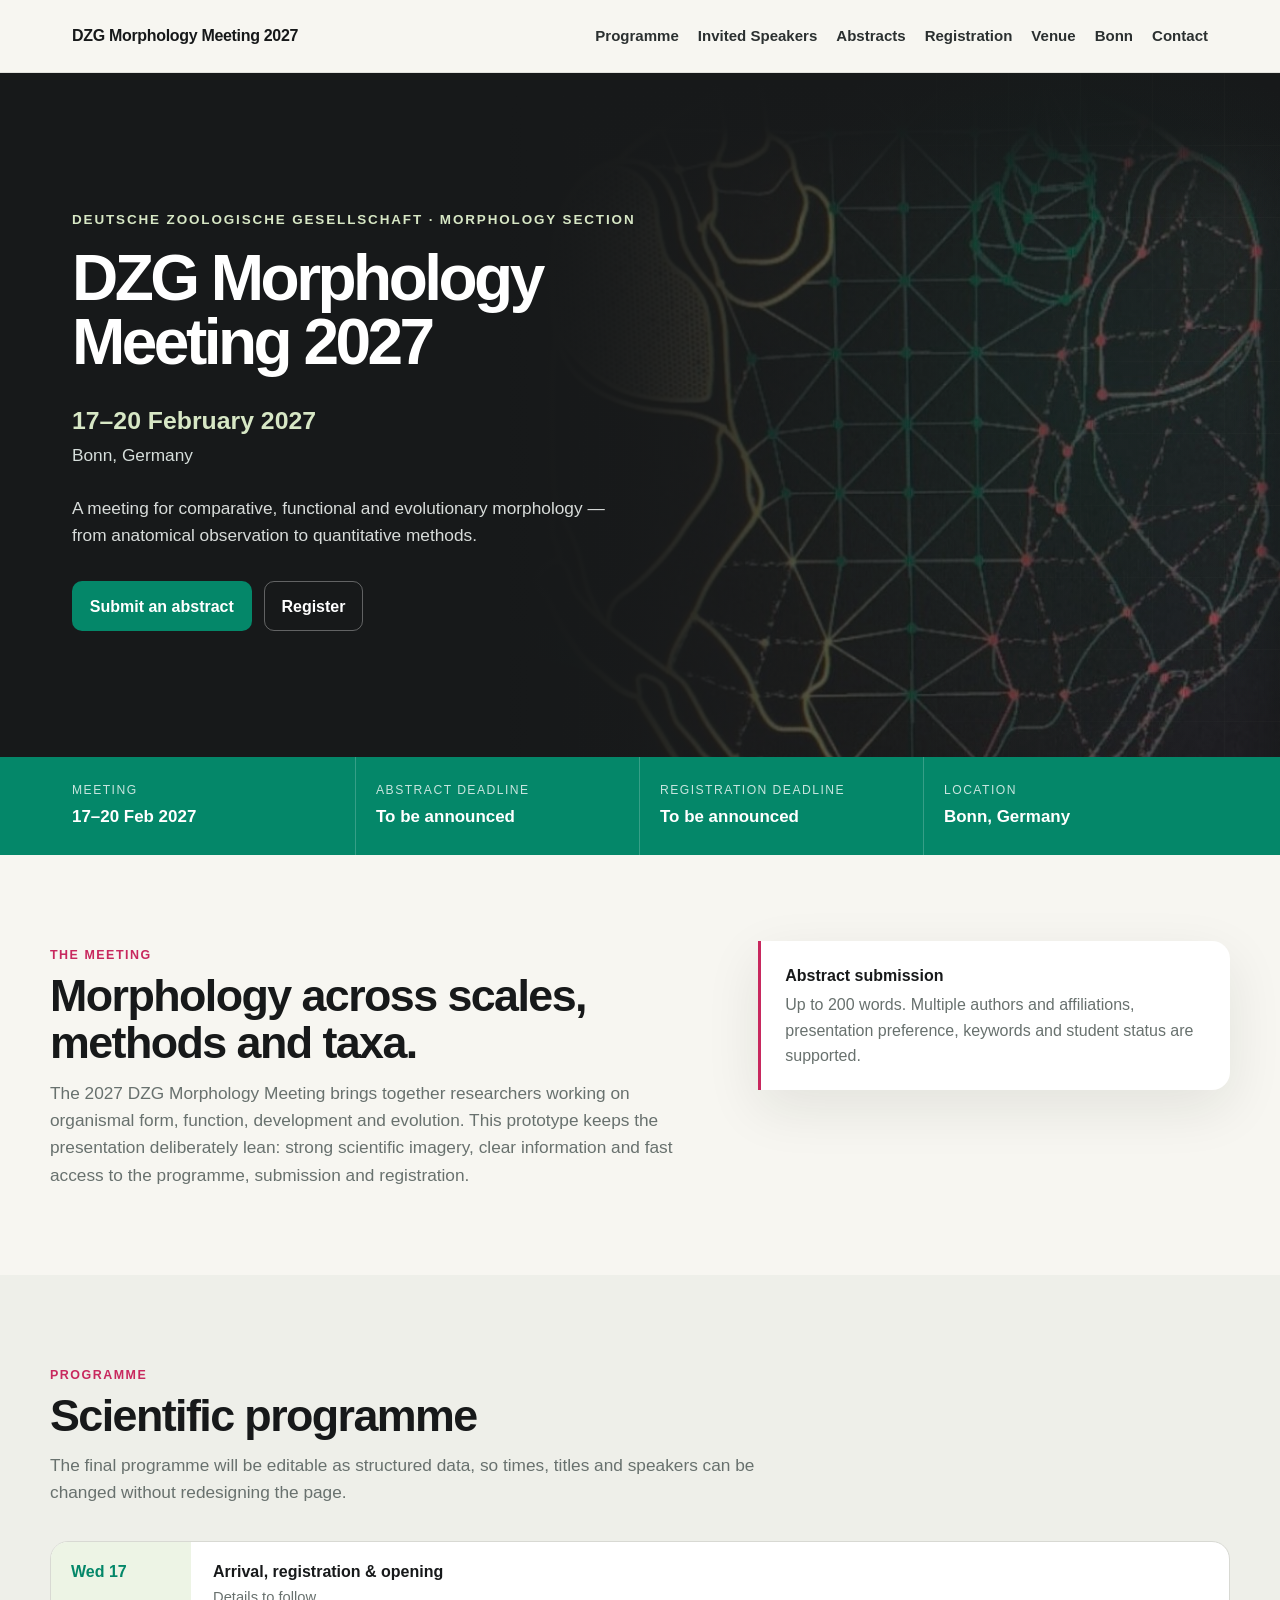
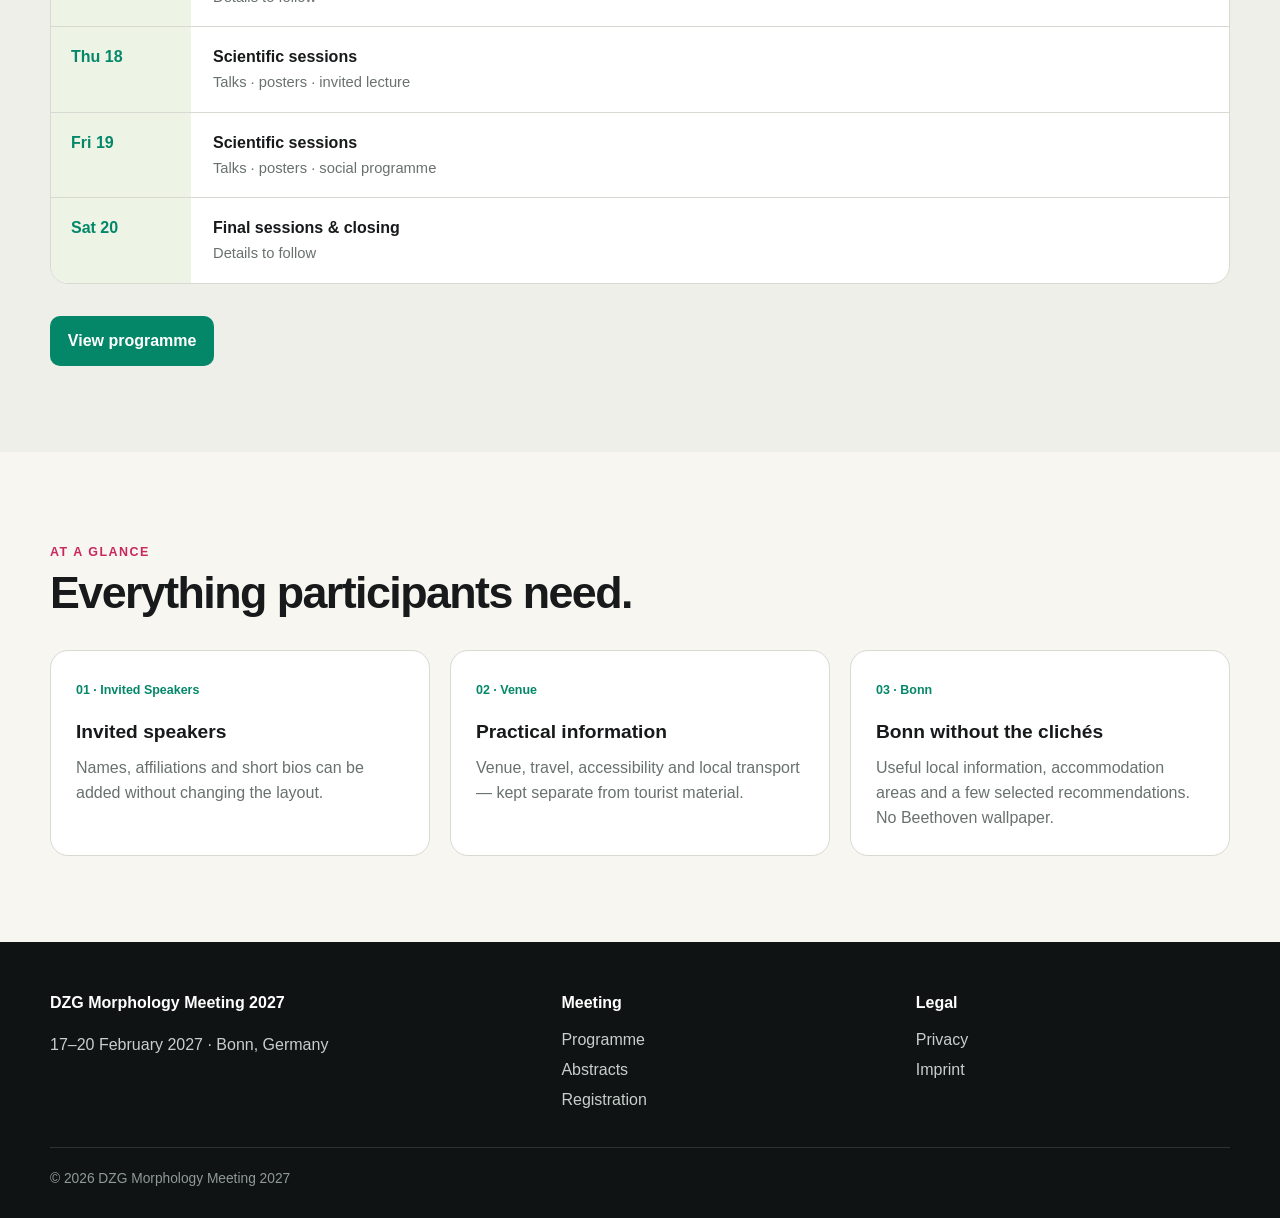
==== index.html @ 1f40ce39 "initial commit" ====
<!doctype html>
<html lang="en">
<head>
  <meta charset="utf-8">
  <meta name="viewport" content="width=device-width, initial-scale=1">
  <meta name="description" content="DZG Morphology Meeting 2027 in Bonn, 17–20 February 2027.">
  <title>DZG Morphology Meeting 2027 · Bonn</title>
  <link rel="stylesheet" href="assets/site.css">
</head>
<body>
<a class="skip-link" href="#main">Skip to content</a>
<header class="site-header">
  <div class="nav-wrap">
    <a class="brand" href="index.html"><span class="brand-long">DZG Morphology Meeting 2027</span><span class="brand-short">DZG 2027</span></a>
    <button class="nav-toggle" type="button" aria-expanded="false" aria-controls="main-nav">Menu</button>
    <nav class="site-nav" id="main-nav" aria-label="Main navigation">
      <ul>
        <li><a href="programme.html">Programme</a></li><li><a href="speakers.html">Invited Speakers</a></li><li><a href="abstracts.html">Abstracts</a></li><li><a href="registration.html">Registration</a></li><li><a href="venue.html">Venue</a></li><li><a href="bonn.html">Bonn</a></li><li><a href="contact.html">Contact</a></li>
      </ul>
    </nav>
  </div>
</header>
<main id="main">
  <section class="hero">
    <img class="hero-image" src="assets/images/hero-head.png" alt="Concept artwork of an insect head transitioning from anatomical drawing to mesh and landmarks">
    <div class="hero-top-mask"></div>
    <div class="hero-inner">
      <div class="hero-copy">
        <p class="eyebrow">Deutsche Zoologische Gesellschaft · Morphology Section</p>
        <h1>DZG Morphology Meeting 2027</h1>
        <p class="hero-date">17–20 February 2027</p>
        <p class="hero-location">Bonn, Germany</p>
        <p class="hero-lead">A meeting for comparative, functional and evolutionary morphology — from anatomical observation to quantitative methods.</p>
        <div class="button-row">
          <a class="button button-primary" href="abstracts.html">Submit an abstract</a>
          <a class="button button-secondary" href="registration.html">Register</a>
        </div>
      </div>
    </div>
  </section>

  <section class="fact-strip" aria-label="Key meeting information">
    <div class="fact-grid">
      <div class="fact"><span class="fact-label">Meeting</span><span class="fact-value">17–20 Feb 2027</span></div>
      <div class="fact"><span class="fact-label">Abstract deadline</span><span class="fact-value">To be announced</span></div>
      <div class="fact"><span class="fact-label">Registration deadline</span><span class="fact-value">To be announced</span></div>
      <div class="fact"><span class="fact-label">Location</span><span class="fact-value">Bonn, Germany</span></div>
    </div>
  </section>

  <section class="section">
    <div class="container two-col">
      <div>
        <span class="section-kicker">The meeting</span>
        <h2 class="section-title">Morphology across scales, methods and taxa.</h2>
        <p class="section-lead">The 2027 DZG Morphology Meeting brings together researchers working on organismal form, function, development and evolution. This prototype keeps the presentation deliberately lean: strong scientific imagery, clear information and fast access to the programme, submission and registration.</p>
      </div>
      <aside class="deadline-panel">
        <strong>Abstract submission</strong>
        <p>Up to 200 words. Multiple authors and affiliations, presentation preference, keywords and student status are supported.</p>
      </aside>
    </div>
  </section>

  <section class="section section-alt">
    <div class="container">
      <span class="section-kicker">Programme</span>
      <h2 class="section-title">Scientific programme</h2>
      <p class="section-lead">The final programme will be editable as structured data, so times, titles and speakers can be changed without redesigning the page.</p>
      <div class="programme-preview" aria-label="Programme preview">
        <div class="programme-row"><div class="programme-time">Wed 17</div><div class="programme-item"><strong>Arrival, registration & opening</strong><span>Details to follow</span></div></div>
        <div class="programme-row"><div class="programme-time">Thu 18</div><div class="programme-item"><strong>Scientific sessions</strong><span>Talks · posters · invited lecture</span></div></div>
        <div class="programme-row"><div class="programme-time">Fri 19</div><div class="programme-item"><strong>Scientific sessions</strong><span>Talks · posters · social programme</span></div></div>
        <div class="programme-row"><div class="programme-time">Sat 20</div><div class="programme-item"><strong>Final sessions & closing</strong><span>Details to follow</span></div></div>
      </div>
      <div class="button-row"><a class="button button-primary" href="programme.html">View programme</a></div>
    </div>
  </section>

  <section class="section">
    <div class="container">
      <span class="section-kicker">At a glance</span>
      <h2 class="section-title">Everything participants need.</h2>
      <div class="cards">
        <article class="card"><span class="tag">01 · Invited Speakers</span><h3>Invited speakers</h3><p>Names, affiliations and short bios can be added without changing the layout.</p></article>
        <article class="card"><span class="tag">02 · Venue</span><h3>Practical information</h3><p>Venue, travel, accessibility and local transport — kept separate from tourist material.</p></article>
        <article class="card"><span class="tag">03 · Bonn</span><h3>Bonn without the clichés</h3><p>Useful local information, accommodation areas and a few selected recommendations. No Beethoven wallpaper.</p></article>
      </div>
    </div>
  </section>
</main>
<footer class="site-footer">
  <div class="footer-grid">
    <div><div class="footer-title">DZG Morphology Meeting 2027</div><p>17–20 February 2027 · Bonn, Germany</p></div>
    <div><div class="footer-title">Meeting</div><ul class="footer-links"><li><a href="programme.html">Programme</a></li><li><a href="abstracts.html">Abstracts</a></li><li><a href="registration.html">Registration</a></li></ul></div>
    <div><div class="footer-title">Legal</div><ul class="footer-links"><li><a href="privacy.html">Privacy</a></li><li><a href="imprint.html">Imprint</a></li></ul></div>
  </div>
  <div class="footer-bottom">© <span data-current-year></span> DZG Morphology Meeting 2027</div>
</footer>
<script src="assets/site.js"></script>
</body>
</html>
---- assets/site.css ----
:root {
  /* ---- Change the meeting palette here ---- */
  --green: #048769;
  --magenta: #c8285e;
  --pale-green: #d7e7c5;
  --cream: #f3dda1;
  --ink: #17191a;
  --ink-soft: #2b3030;
  --paper: #f7f6f1;
  --paper-2: #eeefe9;
  --line: #d8d9d3;
  --white: #ffffff;
  --muted: #68716e;
  --danger: #a61946;

  --content: 1180px;
  --radius: 18px;
  --shadow: 0 18px 55px rgba(17, 28, 25, .09);
  --header-h: 72px;
  --font-sans: Inter, ui-sans-serif, -apple-system, BlinkMacSystemFont, "Segoe UI", Roboto, Helvetica, Arial, sans-serif;
  --font-serif: Georgia, "Times New Roman", serif;
}

* { box-sizing: border-box; }
html { scroll-behavior: smooth; }
body {
  margin: 0;
  background: var(--paper);
  color: var(--ink);
  font-family: var(--font-sans);
  line-height: 1.58;
}
img { max-width: 100%; display: block; }
a { color: var(--green); text-decoration-thickness: .08em; text-underline-offset: .18em; }
a:hover { color: var(--magenta); }
button, input, textarea, select { font: inherit; }

.skip-link {
  position: fixed; left: 12px; top: -100px; z-index: 999;
  padding: .65rem .9rem; background: var(--white); color: var(--ink); border-radius: 8px;
}
.skip-link:focus { top: 12px; }

.site-header {
  position: sticky; top: 0; z-index: 50;
  min-height: var(--header-h);
  background: color-mix(in srgb, var(--paper) 92%, transparent);
  backdrop-filter: blur(14px);
  border-bottom: 1px solid color-mix(in srgb, var(--line) 72%, transparent);
}
.nav-wrap {
  max-width: var(--content); margin: 0 auto; padding: 0 22px;
  min-height: var(--header-h); display: flex; align-items: center; gap: 28px;
}
.brand {
  color: var(--ink); text-decoration: none; font-weight: 760; letter-spacing: -.02em;
  white-space: nowrap;
}
.brand .brand-short { display: none; }
.nav-toggle {
  display: none; margin-left: auto; border: 1px solid var(--line); background: var(--paper); color: var(--ink);
  border-radius: 9px; padding: .5rem .75rem; cursor: pointer;
}
.site-nav { margin-left: auto; }
.site-nav ul { list-style: none; margin: 0; padding: 0; display: flex; align-items: center; gap: 19px; }
.site-nav a { color: var(--ink-soft); text-decoration: none; font-size: .94rem; font-weight: 580; }
.site-nav a:hover, .site-nav a[aria-current="page"] { color: var(--green); }

.hero {
  position: relative; overflow: hidden;
  min-height: calc(84vh - var(--header-h));
  background: var(--ink);
  color: var(--white);
}
.hero::before {
  content: ""; position: absolute; inset: 0;
  background:
    linear-gradient(90deg, rgba(23,25,26,.99) 0%, rgba(23,25,26,.98) 32%, rgba(23,25,26,.72) 55%, rgba(23,25,26,.14) 100%),
    radial-gradient(circle at 83% 48%, rgba(4,135,105,.12), transparent 34%);
  z-index: 2; pointer-events: none;
}
.hero::after {
  content: ""; position: absolute; inset: 0; z-index: 1; pointer-events: none;
  opacity: .23;
  background-image:
    linear-gradient(rgba(215,231,197,.12) 1px, transparent 1px),
    linear-gradient(90deg, rgba(215,231,197,.12) 1px, transparent 1px);
  background-size: 72px 72px;
  mask-image: linear-gradient(90deg, transparent 0%, transparent 52%, black 100%);
}
.hero-image {
  position: absolute; z-index: 0; right: -2.5vw; top: -10%;
  height: 124%; width: min(68vw, 900px); object-fit: cover; object-position: 56% 44%;
  opacity: .9; filter: saturate(.95) contrast(1.04);
  mask-image: linear-gradient(90deg, transparent 0%, rgba(0,0,0,.1) 11%, rgba(0,0,0,.95) 38%, black 100%);
}
.hero-top-mask {
  position: absolute; z-index: 1; right: 0; top: 0; height: 22%; width: 67%;
  background: linear-gradient(180deg, var(--ink) 6%, rgba(23,25,26,.96) 35%, transparent 100%);
  pointer-events: none;
}
.hero-inner {
  max-width: var(--content); min-height: calc(84vh - var(--header-h)); margin: 0 auto; padding: 94px 22px 84px;
  display: flex; align-items: center; position: relative; z-index: 3;
}
.hero-copy { max-width: 650px; }
.eyebrow {
  margin: 0 0 1rem; color: var(--pale-green); font-size: .84rem; font-weight: 760;
  letter-spacing: .14em; text-transform: uppercase;
}
.hero h1 {
  margin: 0; max-width: 720px; font-size: clamp(2.65rem, 5.0vw, 4.9rem); line-height: 1.01;
  letter-spacing: -.055em; font-weight: 760;
}
.hero-date { margin: 1.65rem 0 0; font-size: clamp(1.2rem, 2vw, 1.55rem); font-weight: 640; color: var(--pale-green); }
.hero-location { margin: .12rem 0 0; font-size: 1.08rem; color: #d6dedb; }
.hero-lead { max-width: 560px; margin: 1.55rem 0 0; color: #d8dcda; font-size: 1.08rem; }
.button-row { display: flex; flex-wrap: wrap; gap: 12px; margin-top: 2rem; }
.button {
  display: inline-flex; align-items: center; justify-content: center; gap: .5rem;
  min-height: 46px; padding: .72rem 1.05rem; border-radius: 10px;
  text-decoration: none; font-weight: 700; border: 1px solid transparent; cursor: pointer;
}
.button-primary { background: var(--green); color: var(--white); }
.button-primary:hover { background: #066f59; color: var(--white); }
.button-secondary { background: transparent; color: var(--white); border-color: rgba(255,255,255,.32); }
.button-secondary:hover { border-color: var(--pale-green); color: var(--pale-green); }
.button-magenta { background: var(--magenta); color: var(--white); }
.button-magenta:hover { background: #a91f4d; color: var(--white); }

.fact-strip { background: var(--green); color: var(--white); }
.fact-grid {
  max-width: var(--content); margin: 0 auto; padding: 0 22px;
  display: grid; grid-template-columns: repeat(4, 1fr);
}
.fact { padding: 24px 20px; border-right: 1px solid rgba(255,255,255,.2); }
.fact:first-child { padding-left: 0; }
.fact:last-child { border-right: 0; }
.fact-label { display: block; font-size: .76rem; text-transform: uppercase; letter-spacing: .12em; opacity: .78; }
.fact-value { display: block; margin-top: .25rem; font-size: 1.06rem; font-weight: 760; }

.section { padding: 86px 22px; }
.section.compact { padding-top: 58px; padding-bottom: 58px; }
.section-alt { background: var(--paper-2); }
.container { max-width: var(--content); margin: 0 auto; }
.section-kicker { color: var(--magenta); text-transform: uppercase; letter-spacing: .12em; font-size: .78rem; font-weight: 760; }
.section-title { margin: .35rem 0 .8rem; font-size: clamp(2rem, 3.5vw, 3.3rem); line-height: 1.06; letter-spacing: -.035em; }
.section-lead { max-width: 760px; margin: 0; color: var(--muted); font-size: 1.08rem; }
.two-col { display: grid; grid-template-columns: 1.15fr .85fr; gap: 70px; align-items: start; }

.deadline-panel {
  border-left: 3px solid var(--magenta); background: var(--white); padding: 22px 24px;
  box-shadow: var(--shadow); border-radius: 0 var(--radius) var(--radius) 0;
}
.deadline-panel strong { display: block; }
.deadline-panel p { margin: .25rem 0 0; color: var(--muted); }

.cards { display: grid; grid-template-columns: repeat(3, 1fr); gap: 20px; margin-top: 34px; }
.card {
  background: var(--white); border: 1px solid var(--line); border-radius: var(--radius); padding: 25px;
}
.card h3 { margin: 0 0 .45rem; font-size: 1.2rem; }
.card p { margin: 0; color: var(--muted); }
.card .tag { display: inline-block; margin-bottom: 1rem; font-size: .78rem; font-weight: 760; color: var(--green); }

.speaker-grid { grid-template-columns: repeat(2, minmax(0, 1fr)); max-width: 860px; }
.speaker-card { padding: 0; overflow: hidden; }
.speaker-avatar {
  position: relative; aspect-ratio: 4 / 3; display: grid; place-items: center; overflow: hidden;
  background: color-mix(in srgb, var(--pale-green) 48%, var(--paper));
  border-bottom: 1px solid var(--line); color: var(--muted);
}
.speaker-avatar::before {
  content: ""; position: absolute; width: 68px; height: 68px; border-radius: 50%;
  top: 22%; background: color-mix(in srgb, var(--green) 20%, var(--white));
  border: 2px solid color-mix(in srgb, var(--green) 42%, var(--white));
}
.speaker-avatar::after {
  content: ""; position: absolute; width: 150px; height: 82px; border-radius: 90px 90px 0 0;
  bottom: 0; background: color-mix(in srgb, var(--green) 16%, var(--white));
  border: 2px solid color-mix(in srgb, var(--green) 35%, var(--white)); border-bottom: 0;
}
.speaker-avatar span { position: relative; z-index: 1; align-self: end; margin-bottom: 12px; font-size: .78rem; font-weight: 700; letter-spacing: .08em; text-transform: uppercase; }
.speaker-card-copy { padding: 25px; }

.programme-preview {
  margin-top: 34px; overflow: hidden; border: 1px solid var(--line); border-radius: var(--radius); background: var(--white);
}
.programme-row { display: grid; grid-template-columns: 140px 1fr; border-bottom: 1px solid var(--line); }
.programme-row:last-child { border-bottom: 0; }
.programme-time { padding: 17px 20px; font-weight: 760; color: var(--green); background: color-mix(in srgb, var(--pale-green) 45%, var(--white)); }
.programme-item { padding: 17px 22px; }
.programme-item strong { display: block; }
.programme-item span { color: var(--muted); font-size: .92rem; }
.programme-day + .programme-day { margin-top: 34px; }
.programme-day-title { margin: 0 0 12px; font-size: 1.35rem; }
.programme-session { overflow: hidden; border: 1px solid var(--line); border-radius: var(--radius); background: var(--white); }
.programme-session + .programme-session { margin-top: 16px; }
.programme-session-title { margin: 0; padding: 12px 20px; font-size: .86rem; letter-spacing: .08em; text-transform: uppercase; color: var(--green); background: color-mix(in srgb, var(--pale-green) 45%, var(--white)); border-bottom: 1px solid var(--line); }
.programme-session .programme-row { grid-template-columns: 120px 1fr; }
.programme-empty { padding: 18px 22px; color: var(--muted); }

.page-hero { background: var(--ink); color: var(--white); padding: 72px 22px 66px; }
.page-hero .container { position: relative; }
.page-hero h1 { margin: 0; font-size: clamp(2.7rem, 5vw, 5rem); line-height: 1; letter-spacing: -.05em; }
.page-hero p { max-width: 760px; margin: 1rem 0 0; color: #d3d9d6; font-size: 1.08rem; }

.form-shell { max-width: 860px; }
.form-card {
  margin-top: 28px; padding: 28px; background: var(--white); border: 1px solid var(--line); border-radius: var(--radius);
  box-shadow: var(--shadow);
}
.form-card h2 { margin-top: 0; }
.form-grid { display: grid; grid-template-columns: 1fr 1fr; gap: 18px; }
.form-grid.one { grid-template-columns: 1fr; }
.field { display: flex; flex-direction: column; gap: 7px; }
.field.full { grid-column: 1 / -1; }
label, legend { font-weight: 680; }
.field small, .help { color: var(--muted); font-size: .88rem; }
input[type="text"], input[type="email"], textarea, select {
  width: 100%; border: 1px solid #b9c0bd; border-radius: 9px; background: #fff; color: var(--ink);
  padding: .72rem .8rem; min-height: 44px;
}
textarea { min-height: 160px; resize: vertical; }
input:focus, textarea:focus, select:focus { outline: 3px solid color-mix(in srgb, var(--green) 22%, transparent); border-color: var(--green); }
fieldset { border: 0; padding: 0; margin: 0; }
.choice-row { display: flex; flex-wrap: wrap; gap: 14px 20px; }
.choice { display: inline-flex; gap: .55rem; align-items: flex-start; font-weight: 500; }
.choice input { margin-top: .28rem; }
.counter { text-align: right; color: var(--muted); font-size: .9rem; margin-top: 4px; }
.counter.over { color: var(--danger); font-weight: 760; }
.author-block { border: 1px solid var(--line); border-radius: 13px; padding: 18px; margin-bottom: 14px; background: #fafbf8; }
.author-head { display: flex; align-items: center; justify-content: space-between; gap: 16px; margin-bottom: 13px; }
.author-head strong { font-size: 1rem; }
.remove-author { background: transparent; border: 0; color: var(--magenta); cursor: pointer; font-weight: 700; }
.form-actions { display: flex; align-items: center; gap: 14px; flex-wrap: wrap; margin-top: 26px; }
.status { color: var(--muted); font-size: .92rem; }
.notice { padding: 15px 17px; border-radius: 10px; background: color-mix(in srgb, var(--pale-green) 45%, var(--white)); border-left: 3px solid var(--green); }
.notice.warn { background: #fff5e7; border-left-color: #c27a12; }

.site-footer { background: #101313; color: #c7cfcc; padding: 48px 22px 28px; }
.footer-grid { max-width: var(--content); margin: 0 auto; display: grid; grid-template-columns: 1.2fr .8fr .8fr; gap: 40px; }
.footer-title { color: var(--white); font-weight: 760; }
.footer-links { list-style: none; padding: 0; margin: .7rem 0 0; }
.footer-links li { margin: .3rem 0; }
.footer-links a { color: #c7cfcc; text-decoration: none; }
.footer-links a:hover { color: var(--pale-green); }
.footer-bottom { max-width: var(--content); margin: 30px auto 0; padding-top: 20px; border-top: 1px solid #2c3331; font-size: .86rem; color: #8f9a96; }

.legal-copy { max-width: 820px; }
.legal-copy h2 { margin-top: 2.2rem; }
.placeholder { display: inline-block; background: #fff1ba; color: #5a4300; padding: .05rem .35rem; border-radius: 4px; }

@media (max-width: 900px) {
  .brand .brand-long { display: none; }
  .brand .brand-short { display: inline; }
  .nav-toggle { display: inline-flex; }
  .site-nav { display: none; position: absolute; left: 0; right: 0; top: var(--header-h); background: var(--paper); border-bottom: 1px solid var(--line); padding: 14px 22px 20px; }
  .site-nav.open { display: block; }
  .site-nav ul { align-items: stretch; flex-direction: column; gap: 2px; }
  .site-nav a { display: block; padding: .58rem 0; }
  .hero { min-height: auto; }
  .hero-inner { min-height: 720px; padding-top: 68px; padding-bottom: 60px; align-items: flex-start; }
  .hero-copy { max-width: 630px; }
  .hero-image { width: 92vw; height: 73%; top: 29%; right: -17vw; opacity: .55; object-position: 54% 50%; }
  .hero::before { background: linear-gradient(180deg, rgba(23,25,26,1) 0%, rgba(23,25,26,.98) 46%, rgba(23,25,26,.57) 73%, rgba(23,25,26,.38) 100%); }
  .hero-top-mask { width: 100%; height: 35%; }
  .fact-grid { grid-template-columns: 1fr 1fr; }
  .fact { border-bottom: 1px solid rgba(255,255,255,.18); }
  .fact:nth-child(2) { border-right: 0; }
  .fact:nth-child(3), .fact:nth-child(4) { border-bottom: 0; }
  .fact:nth-child(3) { padding-left: 0; }
  .two-col { grid-template-columns: 1fr; gap: 34px; }
  .cards, .speaker-grid { grid-template-columns: 1fr; }
  .footer-grid { grid-template-columns: 1fr 1fr; }
  .footer-grid > :first-child { grid-column: 1 / -1; }
}

@media (max-width: 600px) {
  .nav-wrap { padding: 0 16px; }
  .section { padding: 64px 16px; }
  .page-hero { padding: 56px 16px 52px; }
  .hero-inner { min-height: 690px; padding: 54px 16px 48px; }
  .hero h1 { font-size: clamp(2.55rem, 11.5vw, 3.9rem); }
  .button-row .button { width: 100%; }
  .fact-grid { padding: 0 16px; grid-template-columns: 1fr; }
  .fact, .fact:first-child, .fact:nth-child(3) { padding: 18px 0; border-right: 0; border-bottom: 1px solid rgba(255,255,255,.18); }
  .fact:last-child { border-bottom: 0; }
  .form-card { padding: 20px 17px; }
  .form-grid { grid-template-columns: 1fr; }
  .field.full { grid-column: auto; }
  .programme-row { grid-template-columns: 98px 1fr; }
  .programme-time { padding: 14px 12px; }
  .programme-item { padding: 14px 15px; }
  .footer-grid { grid-template-columns: 1fr; }
  .footer-grid > :first-child { grid-column: auto; }
}

@media print {
  .site-header, .site-footer, .button-row, .nav-toggle { display: none !important; }
  body { background: #fff; }
  .page-hero { background: #fff; color: #000; padding: 20px 0; }
  .page-hero p { color: #333; }
  .section { padding: 20px 0; }
}
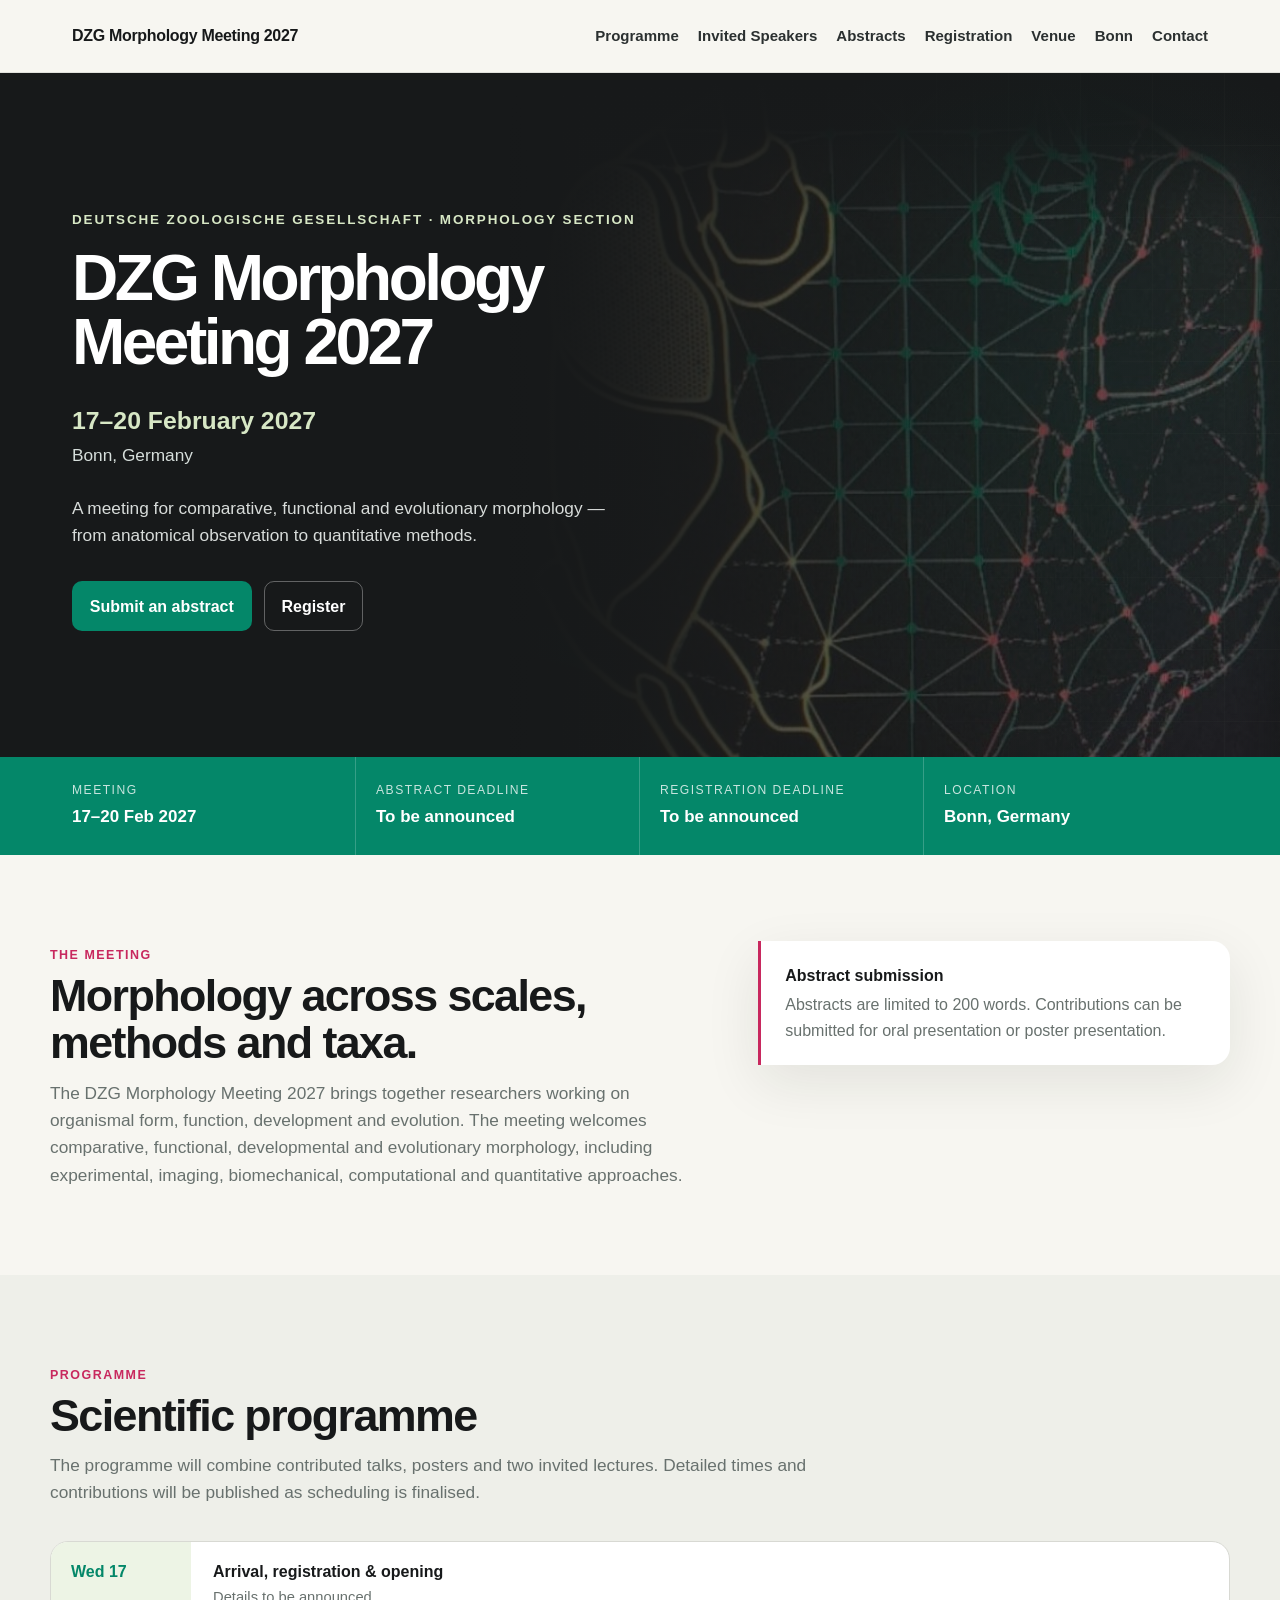
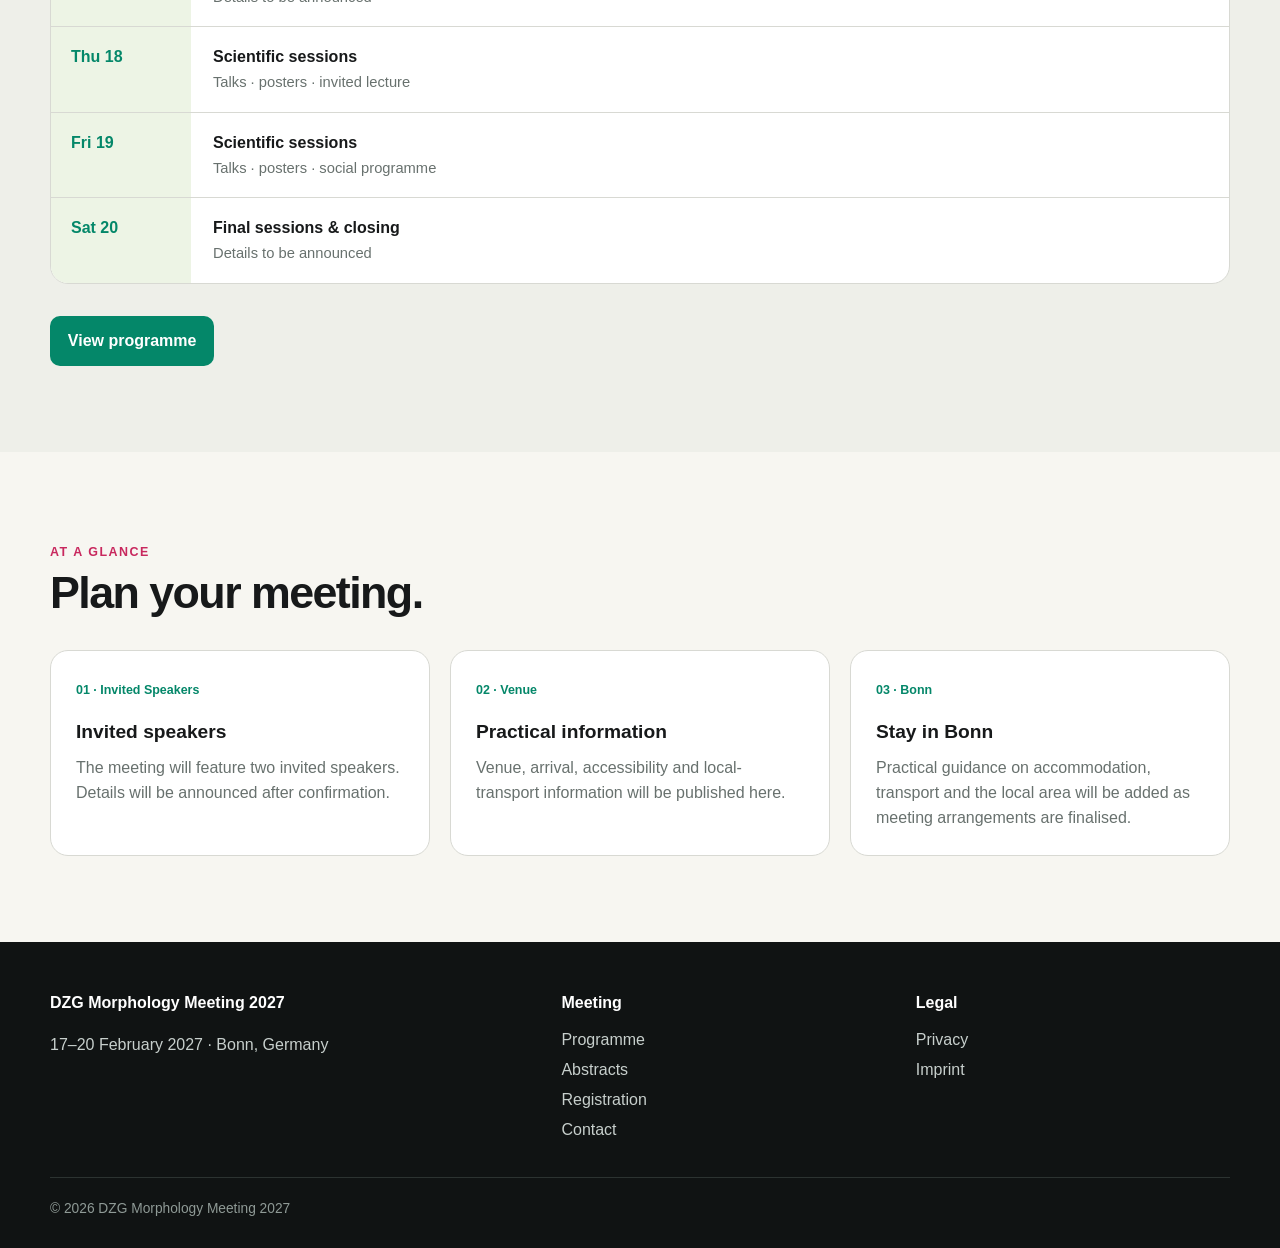
==== commit 1b447424: "major updates" ====
--- a/index.html
+++ b/index.html
@@ -11,92 +11,59 @@
 <a class="skip-link" href="#main">Skip to content</a>
 <header class="site-header">
   <div class="nav-wrap">
-    <a class="brand" href="index.html"><span class="brand-long">DZG Morphology Meeting 2027</span><span class="brand-short">DZG 2027</span></a>
+    <a class="brand" href="index.html"><span class="brand-long">DZG Morphology Meeting 2027</span><span class="brand-short">DZG Morphology 2027</span></a>
     <button class="nav-toggle" type="button" aria-expanded="false" aria-controls="main-nav">Menu</button>
-    <nav class="site-nav" id="main-nav" aria-label="Main navigation">
-      <ul>
-        <li><a href="programme.html">Programme</a></li><li><a href="speakers.html">Invited Speakers</a></li><li><a href="abstracts.html">Abstracts</a></li><li><a href="registration.html">Registration</a></li><li><a href="venue.html">Venue</a></li><li><a href="bonn.html">Bonn</a></li><li><a href="contact.html">Contact</a></li>
-      </ul>
-    </nav>
+    <nav class="site-nav" id="main-nav" aria-label="Main navigation"><ul><li><a href="programme.html">Programme</a></li><li><a href="speakers.html">Invited Speakers</a></li><li><a href="abstracts.html">Abstracts</a></li><li><a href="registration.html">Registration</a></li><li><a href="venue.html">Venue</a></li><li><a href="bonn.html">Bonn</a></li><li><a href="contact.html">Contact</a></li></ul></nav>
   </div>
 </header>
 <main id="main">
   <section class="hero">
-    <img class="hero-image" src="assets/images/hero-head.png" alt="Concept artwork of an insect head transitioning from anatomical drawing to mesh and landmarks">
+    <img class="hero-image" src="assets/images/hero-head.png" alt="Stylised insect head transitioning from anatomical drawing to mesh and landmarks">
     <div class="hero-top-mask"></div>
-    <div class="hero-inner">
-      <div class="hero-copy">
-        <p class="eyebrow">Deutsche Zoologische Gesellschaft · Morphology Section</p>
-        <h1>DZG Morphology Meeting 2027</h1>
-        <p class="hero-date">17–20 February 2027</p>
-        <p class="hero-location">Bonn, Germany</p>
-        <p class="hero-lead">A meeting for comparative, functional and evolutionary morphology — from anatomical observation to quantitative methods.</p>
-        <div class="button-row">
-          <a class="button button-primary" href="abstracts.html">Submit an abstract</a>
-          <a class="button button-secondary" href="registration.html">Register</a>
-        </div>
-      </div>
+    <div class="hero-inner"><div class="hero-copy">
+      <p class="eyebrow">Deutsche Zoologische Gesellschaft · Morphology Section</p>
+      <h1>DZG Morphology Meeting 2027</h1>
+      <p class="hero-date">17–20 February 2027</p>
+      <p class="hero-location">Bonn, Germany</p>
+      <p class="hero-lead">A meeting for comparative, functional and evolutionary morphology — from anatomical observation to quantitative methods.</p>
+      <div class="button-row"><a class="button button-primary" href="abstracts.html">Submit an abstract</a><a class="button button-secondary" href="registration.html">Register</a></div>
+    </div></div>
+  </section>
+  <section class="fact-strip" aria-label="Key meeting information"><div class="fact-grid">
+    <div class="fact"><span class="fact-label">Meeting</span><span class="fact-value">17–20 Feb 2027</span></div>
+    <div class="fact"><span class="fact-label">Abstract deadline</span><span class="fact-value">To be announced</span></div>
+    <div class="fact"><span class="fact-label">Registration deadline</span><span class="fact-value">To be announced</span></div>
+    <div class="fact"><span class="fact-label">Location</span><span class="fact-value">Bonn, Germany</span></div>
+  </div></section>
+  <section class="section"><div class="container two-col">
+    <div><span class="section-kicker">The meeting</span><h2 class="section-title">Morphology across scales, methods and taxa.</h2><p class="section-lead">The DZG Morphology Meeting 2027 brings together researchers working on organismal form, function, development and evolution. The meeting welcomes comparative, functional, developmental and evolutionary morphology, including experimental, imaging, biomechanical, computational and quantitative approaches.</p></div>
+    <aside class="deadline-panel"><strong>Abstract submission</strong><p>Abstracts are limited to 200 words. Contributions can be submitted for oral presentation or poster presentation.</p></aside>
+  </div></section>
+  <section class="section section-alt"><div class="container">
+    <span class="section-kicker">Programme</span><h2 class="section-title">Scientific programme</h2><p class="section-lead">The programme will combine contributed talks, posters and two invited lectures. Detailed times and contributions will be published as scheduling is finalised.</p>
+    <div class="programme-preview" aria-label="Programme preview">
+      <div class="programme-row"><div class="programme-time">Wed 17</div><div class="programme-item"><strong>Arrival, registration & opening</strong><span>Details to be announced</span></div></div>
+      <div class="programme-row"><div class="programme-time">Thu 18</div><div class="programme-item"><strong>Scientific sessions</strong><span>Talks · posters · invited lecture</span></div></div>
+      <div class="programme-row"><div class="programme-time">Fri 19</div><div class="programme-item"><strong>Scientific sessions</strong><span>Talks · posters · social programme</span></div></div>
+      <div class="programme-row"><div class="programme-time">Sat 20</div><div class="programme-item"><strong>Final sessions & closing</strong><span>Details to be announced</span></div></div>
+    </div><div class="button-row"><a class="button button-primary" href="programme.html">View programme</a></div>
+  </div></section>
+  <section class="section"><div class="container">
+    <span class="section-kicker">At a glance</span><h2 class="section-title">Plan your meeting.</h2>
+    <div class="cards">
+      <article class="card"><span class="tag">01 · Invited Speakers</span><h3>Invited speakers</h3><p>The meeting will feature two invited speakers. Details will be announced after confirmation.</p></article>
+      <article class="card"><span class="tag">02 · Venue</span><h3>Practical information</h3><p>Venue, arrival, accessibility and local-transport information will be published here.</p></article>
+      <article class="card"><span class="tag">03 · Bonn</span><h3>Stay in Bonn</h3><p>Practical guidance on accommodation, transport and the local area will be added as meeting arrangements are finalised.</p></article>
     </div>
-  </section>
-
-  <section class="fact-strip" aria-label="Key meeting information">
-    <div class="fact-grid">
-      <div class="fact"><span class="fact-label">Meeting</span><span class="fact-value">17–20 Feb 2027</span></div>
-      <div class="fact"><span class="fact-label">Abstract deadline</span><span class="fact-value">To be announced</span></div>
-      <div class="fact"><span class="fact-label">Registration deadline</span><span class="fact-value">To be announced</span></div>
-      <div class="fact"><span class="fact-label">Location</span><span class="fact-value">Bonn, Germany</span></div>
-    </div>
-  </section>
-
-  <section class="section">
-    <div class="container two-col">
-      <div>
-        <span class="section-kicker">The meeting</span>
-        <h2 class="section-title">Morphology across scales, methods and taxa.</h2>
-        <p class="section-lead">The 2027 DZG Morphology Meeting brings together researchers working on organismal form, function, development and evolution. This prototype keeps the presentation deliberately lean: strong scientific imagery, clear information and fast access to the programme, submission and registration.</p>
-      </div>
-      <aside class="deadline-panel">
-        <strong>Abstract submission</strong>
-        <p>Up to 200 words. Multiple authors and affiliations, presentation preference, keywords and student status are supported.</p>
-      </aside>
-    </div>
-  </section>
-
-  <section class="section section-alt">
-    <div class="container">
-      <span class="section-kicker">Programme</span>
-      <h2 class="section-title">Scientific programme</h2>
-      <p class="section-lead">The final programme will be editable as structured data, so times, titles and speakers can be changed without redesigning the page.</p>
-      <div class="programme-preview" aria-label="Programme preview">
-        <div class="programme-row"><div class="programme-time">Wed 17</div><div class="programme-item"><strong>Arrival, registration & opening</strong><span>Details to follow</span></div></div>
-        <div class="programme-row"><div class="programme-time">Thu 18</div><div class="programme-item"><strong>Scientific sessions</strong><span>Talks · posters · invited lecture</span></div></div>
-        <div class="programme-row"><div class="programme-time">Fri 19</div><div class="programme-item"><strong>Scientific sessions</strong><span>Talks · posters · social programme</span></div></div>
-        <div class="programme-row"><div class="programme-time">Sat 20</div><div class="programme-item"><strong>Final sessions & closing</strong><span>Details to follow</span></div></div>
-      </div>
-      <div class="button-row"><a class="button button-primary" href="programme.html">View programme</a></div>
-    </div>
-  </section>
-
-  <section class="section">
-    <div class="container">
-      <span class="section-kicker">At a glance</span>
-      <h2 class="section-title">Everything participants need.</h2>
-      <div class="cards">
-        <article class="card"><span class="tag">01 · Invited Speakers</span><h3>Invited speakers</h3><p>Names, affiliations and short bios can be added without changing the layout.</p></article>
-        <article class="card"><span class="tag">02 · Venue</span><h3>Practical information</h3><p>Venue, travel, accessibility and local transport — kept separate from tourist material.</p></article>
-        <article class="card"><span class="tag">03 · Bonn</span><h3>Bonn without the clichés</h3><p>Useful local information, accommodation areas and a few selected recommendations. No Beethoven wallpaper.</p></article>
-      </div>
-    </div>
-  </section>
+  </div></section>
 </main>
 <footer class="site-footer">
   <div class="footer-grid">
     <div><div class="footer-title">DZG Morphology Meeting 2027</div><p>17–20 February 2027 · Bonn, Germany</p></div>
-    <div><div class="footer-title">Meeting</div><ul class="footer-links"><li><a href="programme.html">Programme</a></li><li><a href="abstracts.html">Abstracts</a></li><li><a href="registration.html">Registration</a></li></ul></div>
+    <div><div class="footer-title">Meeting</div><ul class="footer-links"><li><a href="programme.html">Programme</a></li><li><a href="abstracts.html">Abstracts</a></li><li><a href="registration.html">Registration</a></li><li><a href="contact.html">Contact</a></li></ul></div>
     <div><div class="footer-title">Legal</div><ul class="footer-links"><li><a href="privacy.html">Privacy</a></li><li><a href="imprint.html">Imprint</a></li></ul></div>
   </div>
   <div class="footer-bottom">© <span data-current-year></span> DZG Morphology Meeting 2027</div>
 </footer>
 <script src="assets/site.js"></script>
-</body>
-</html>
+</body></html>
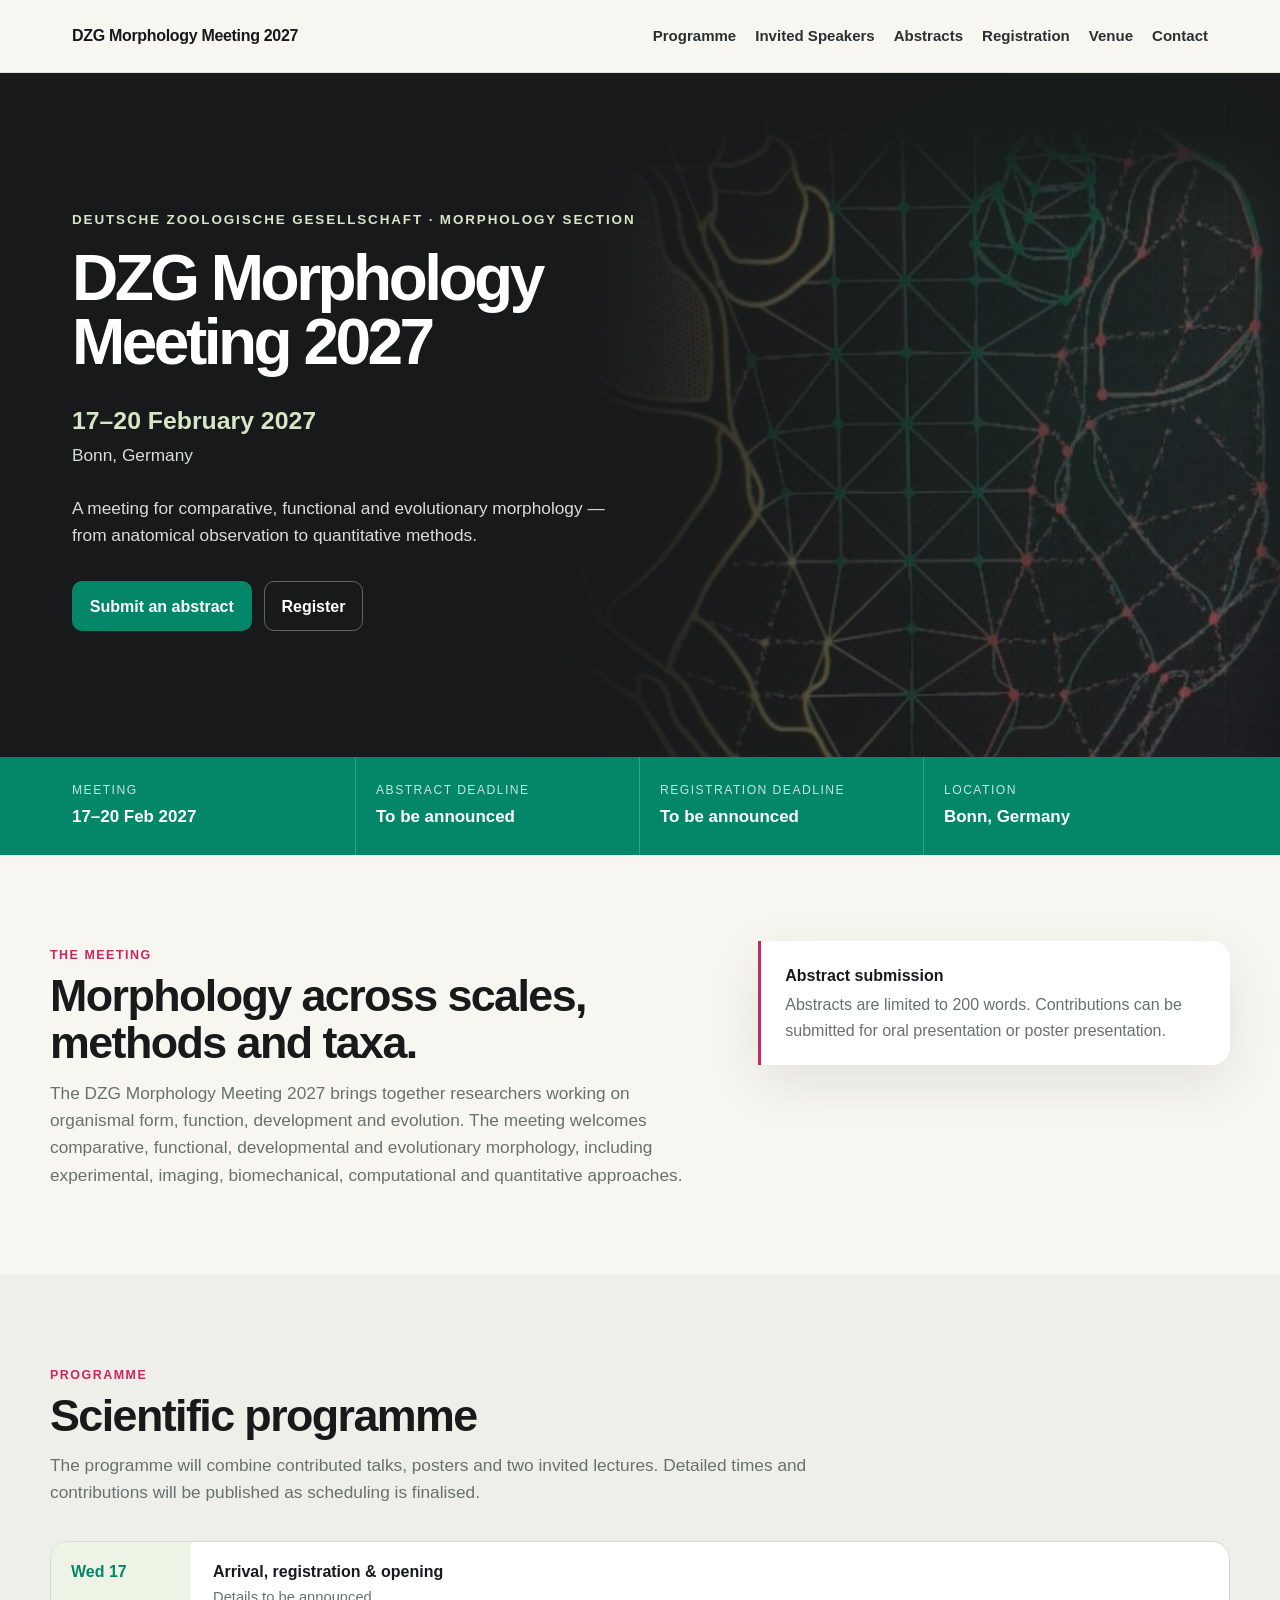
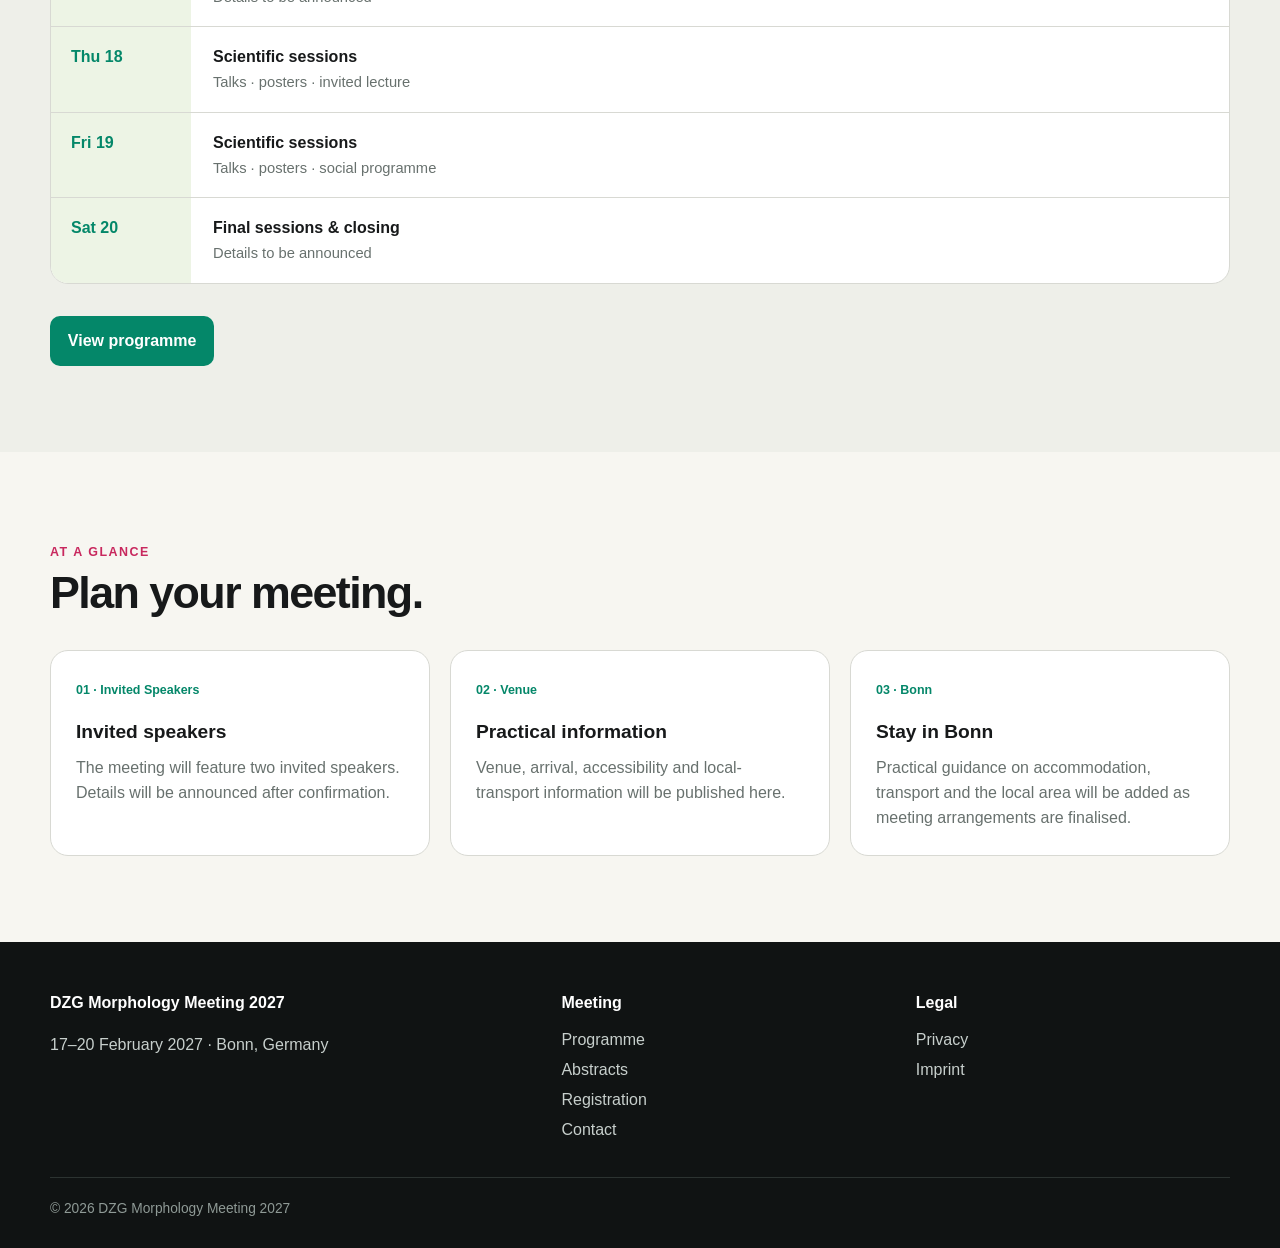
==== commit 72f12cdb: "first update after meeting" ====
--- a/index.html
+++ b/index.html
@@ -13,7 +13,7 @@
   <div class="nav-wrap">
     <a class="brand" href="index.html"><span class="brand-long">DZG Morphology Meeting 2027</span><span class="brand-short">DZG Morphology 2027</span></a>
     <button class="nav-toggle" type="button" aria-expanded="false" aria-controls="main-nav">Menu</button>
-    <nav class="site-nav" id="main-nav" aria-label="Main navigation"><ul><li><a href="programme.html">Programme</a></li><li><a href="speakers.html">Invited Speakers</a></li><li><a href="abstracts.html">Abstracts</a></li><li><a href="registration.html">Registration</a></li><li><a href="venue.html">Venue</a></li><li><a href="bonn.html">Bonn</a></li><li><a href="contact.html">Contact</a></li></ul></nav>
+    <nav class="site-nav" id="main-nav" aria-label="Main navigation"><ul><li><a href="programme.html">Programme</a></li><li><a href="speakers.html">Invited Speakers</a></li><li><a href="abstracts.html">Abstracts</a></li><li><a href="registration.html">Registration</a></li><li><a href="venue.html">Venue</a></li><li><a href="contact.html">Contact</a></li></ul></nav>
   </div>
 </header>
 <main id="main">
--- a/assets/site.css
+++ b/assets/site.css
@@ -303,3 +303,9 @@
   .page-hero p { color: #333; }
   .section { padding: 20px 0; }
 }
+
+/* Invited speaker photographs */
+.speaker-avatar img { width: 100%; height: 100%; object-fit: cover; display: block; }
+
+.speaker-avatar:has(img)::before, .speaker-avatar:has(img)::after { display: none; }
+.speaker-avatar img { position: absolute; inset: 0; }
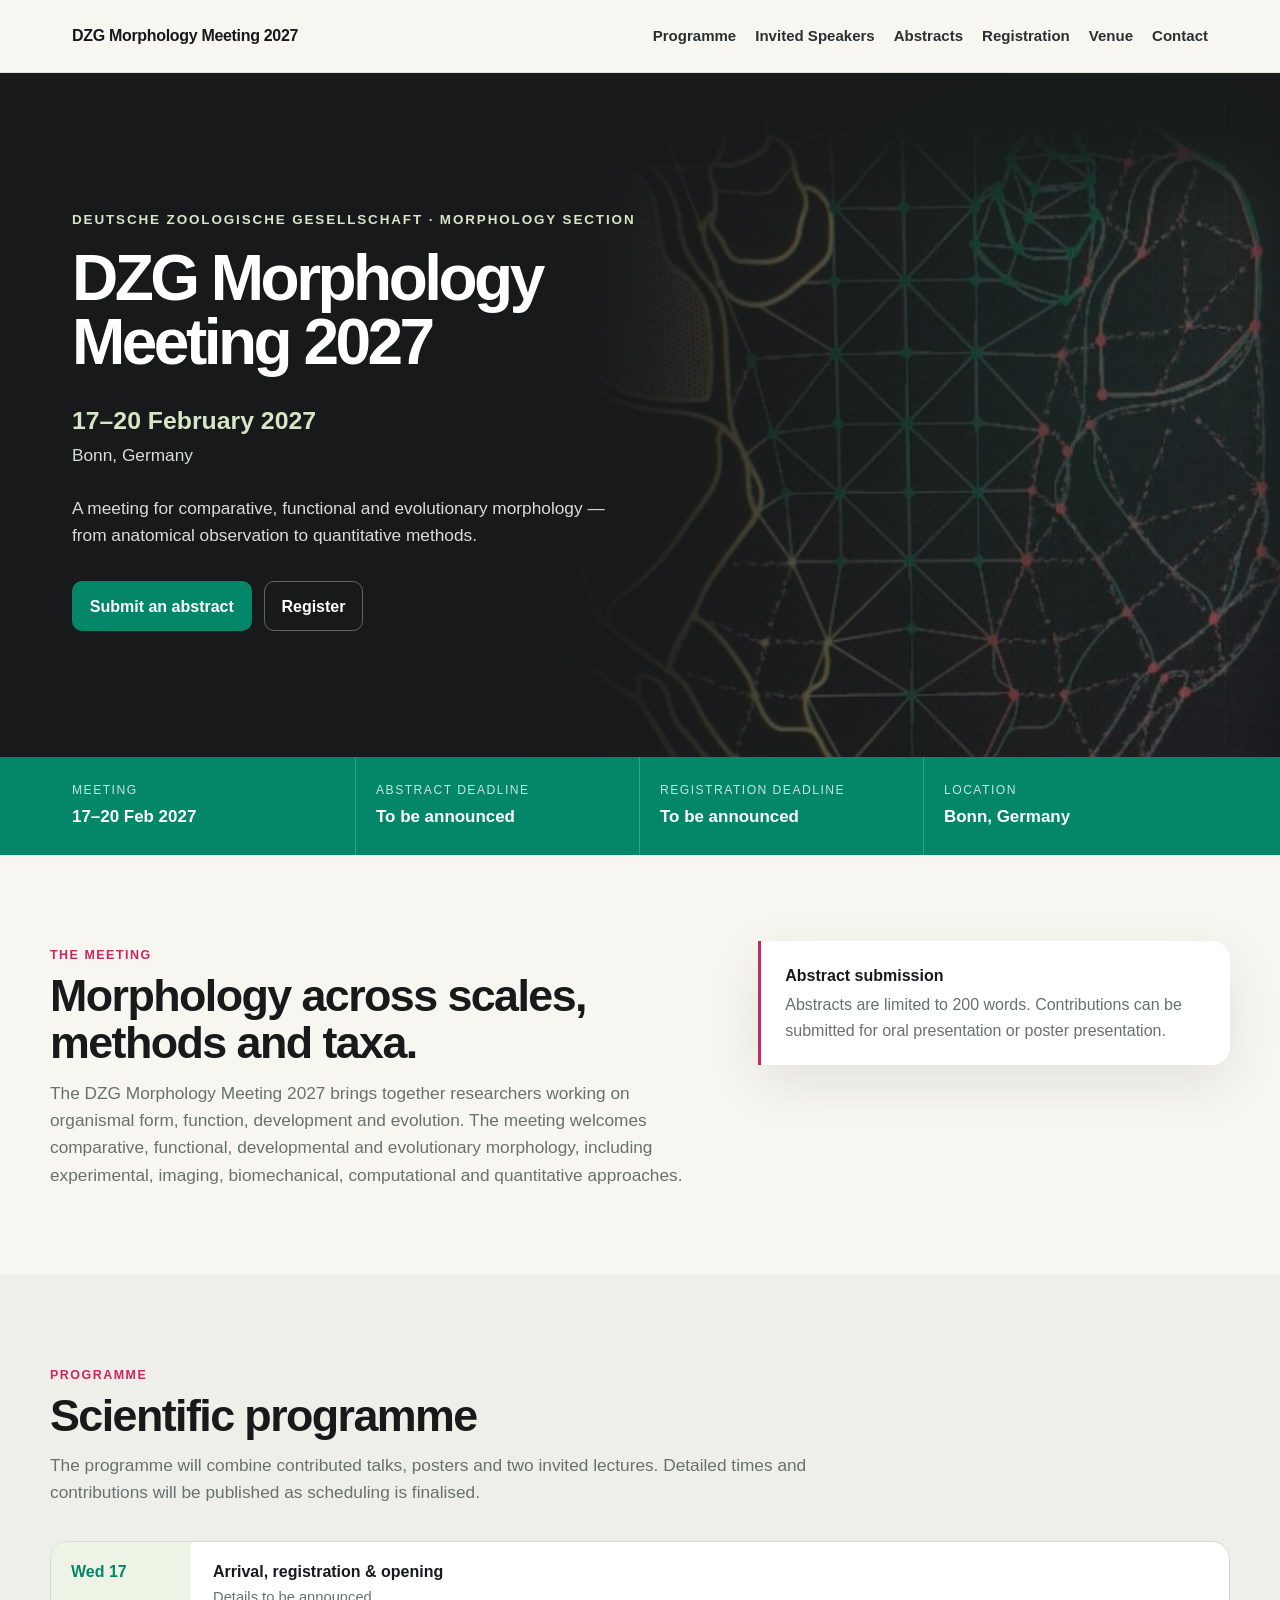
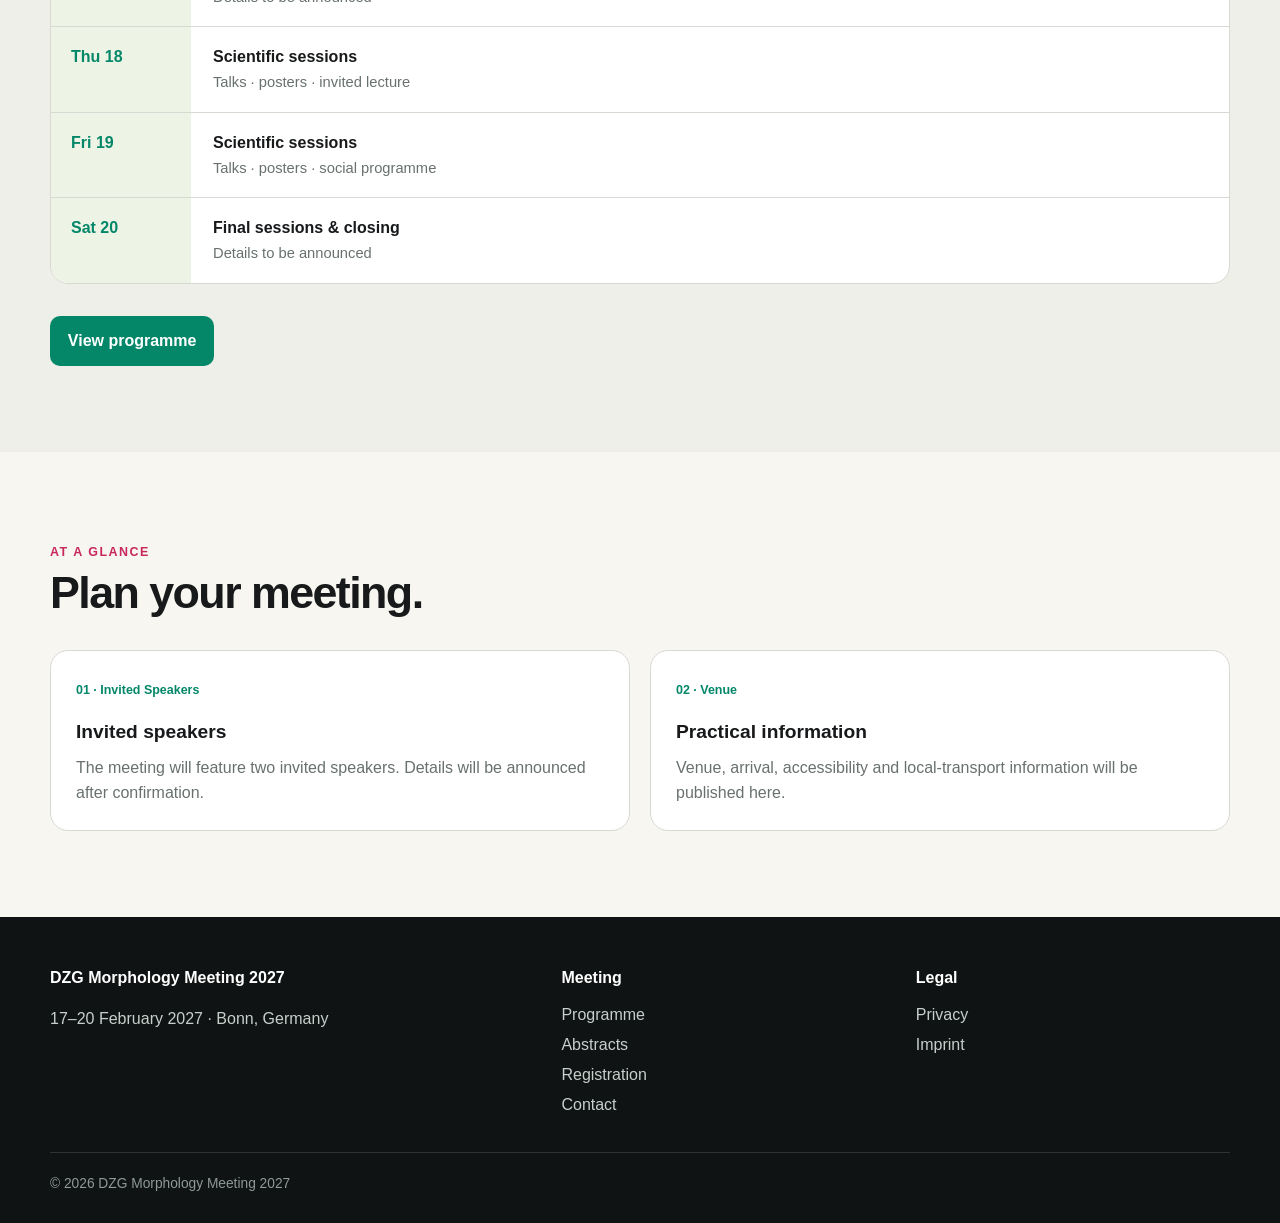
==== commit f7e51991: "add BW and remove Bonn index" ====
--- a/index.html
+++ b/index.html
@@ -6,6 +6,9 @@
   <meta name="description" content="DZG Morphology Meeting 2027 in Bonn, 17–20 February 2027.">
   <title>DZG Morphology Meeting 2027 · Bonn</title>
   <link rel="stylesheet" href="assets/site.css">
+  <link rel="icon" href="favicon.ico" sizes="any">
+  <link rel="icon" type="image/png" href="assets/images/favicon.png" sizes="768x768">
+  <link rel="apple-touch-icon" href="assets/images/apple-touch-icon.png">
 </head>
 <body>
 <a class="skip-link" href="#main">Skip to content</a>
@@ -50,10 +53,9 @@
   </div></section>
   <section class="section"><div class="container">
     <span class="section-kicker">At a glance</span><h2 class="section-title">Plan your meeting.</h2>
-    <div class="cards">
+    <div class="cards cards-two">
       <article class="card"><span class="tag">01 · Invited Speakers</span><h3>Invited speakers</h3><p>The meeting will feature two invited speakers. Details will be announced after confirmation.</p></article>
       <article class="card"><span class="tag">02 · Venue</span><h3>Practical information</h3><p>Venue, arrival, accessibility and local-transport information will be published here.</p></article>
-      <article class="card"><span class="tag">03 · Bonn</span><h3>Stay in Bonn</h3><p>Practical guidance on accommodation, transport and the local area will be added as meeting arrangements are finalised.</p></article>
     </div>
   </div></section>
 </main>
--- a/assets/site.css
+++ b/assets/site.css
@@ -156,6 +156,7 @@
 .deadline-panel p { margin: .25rem 0 0; color: var(--muted); }
 
 .cards { display: grid; grid-template-columns: repeat(3, 1fr); gap: 20px; margin-top: 34px; }
+.cards-two { grid-template-columns: repeat(2, minmax(0, 1fr)); }
 .card {
   background: var(--white); border: 1px solid var(--line); border-radius: var(--radius); padding: 25px;
 }
@@ -164,6 +165,7 @@
 .card .tag { display: inline-block; margin-bottom: 1rem; font-size: .78rem; font-weight: 760; color: var(--green); }
 
 .speaker-grid { grid-template-columns: repeat(2, minmax(0, 1fr)); max-width: 860px; }
+.speaker-grid-three { grid-template-columns: repeat(3, minmax(0, 1fr)); max-width: none; }
 .speaker-card { padding: 0; overflow: hidden; }
 .speaker-avatar {
   position: relative; aspect-ratio: 4 / 3; display: grid; place-items: center; overflow: hidden;
@@ -252,6 +254,7 @@
 .placeholder { display: inline-block; background: #fff1ba; color: #5a4300; padding: .05rem .35rem; border-radius: 4px; }
 
 @media (max-width: 900px) {
+  .cards.speaker-grid-three { grid-template-columns: repeat(2, minmax(0, 1fr)); }
   .brand .brand-long { display: none; }
   .brand .brand-short { display: inline; }
   .nav-toggle { display: inline-flex; }
@@ -271,12 +274,13 @@
   .fact:nth-child(3), .fact:nth-child(4) { border-bottom: 0; }
   .fact:nth-child(3) { padding-left: 0; }
   .two-col { grid-template-columns: 1fr; gap: 34px; }
-  .cards, .speaker-grid { grid-template-columns: 1fr; }
+  .cards, .speaker-grid, .cards-two { grid-template-columns: 1fr; }
   .footer-grid { grid-template-columns: 1fr 1fr; }
   .footer-grid > :first-child { grid-column: 1 / -1; }
 }
 
 @media (max-width: 600px) {
+  .cards.speaker-grid-three { grid-template-columns: 1fr; }
   .nav-wrap { padding: 0 16px; }
   .section { padding: 64px 16px; }
   .page-hero { padding: 56px 16px 52px; }
@@ -305,7 +309,77 @@
 }
 
 /* Invited speaker photographs */
-.speaker-avatar img { width: 100%; height: 100%; object-fit: cover; display: block; }
-
-.speaker-avatar:has(img)::before, .speaker-avatar:has(img)::after { display: none; }
-.speaker-avatar img { position: absolute; inset: 0; }
+.speaker-avatar:has(img)::before,
+.speaker-avatar:has(img)::after {
+  display: none;
+}
+.speaker-avatar:has(img) {
+  position: relative;
+  overflow: hidden;
+  background:
+    radial-gradient(circle at 50% 38%, color-mix(in srgb, var(--white) 88%, var(--pale-green)) 0 34%, transparent 35%),
+    linear-gradient(180deg, color-mix(in srgb, var(--pale-green) 58%, var(--white)) 0%, color-mix(in srgb, var(--paper-2) 82%, var(--white)) 100%);
+}
+.speaker-avatar:has(img) > img {
+  position: relative;
+  inset: auto;
+  z-index: 1;
+  width: min(76%, 285px);
+  aspect-ratio: 1 / 1;
+  height: auto;
+  margin: 0 auto;
+  object-fit: contain;
+  object-position: center center;
+  border-radius: 50%;
+  padding: 12px;
+  background:
+    linear-gradient(180deg, color-mix(in srgb, var(--white) 94%, var(--pale-green)) 0%, var(--white) 100%);
+  border: 5px solid color-mix(in srgb, var(--green) 68%, var(--white));
+  box-shadow:
+    0 0 0 8px color-mix(in srgb, var(--magenta) 14%, transparent),
+    0 18px 30px rgba(17, 28, 25, .10);
+}
+
+.speaker-avatar-placeholder {
+  align-items: center;
+  justify-items: center;
+}
+.speaker-avatar-glyph {
+  position: relative;
+  z-index: 1;
+  width: min(76%, 285px);
+  aspect-ratio: 1 / 1;
+  border-radius: 50%;
+  display: block;
+  background:
+    linear-gradient(180deg, color-mix(in srgb, var(--white) 94%, var(--pale-green)) 0%, var(--white) 100%);
+  border: 5px solid color-mix(in srgb, var(--green) 68%, var(--white));
+  box-shadow:
+    0 0 0 8px color-mix(in srgb, var(--magenta) 14%, transparent),
+    0 18px 30px rgba(17, 28, 25, .10);
+}
+.speaker-avatar-glyph::before,
+.speaker-avatar-glyph::after {
+  content: "";
+  position: absolute;
+  left: 50%;
+  transform: translateX(-50%);
+  border: 2px solid color-mix(in srgb, var(--green) 58%, var(--muted));
+  opacity: .52;
+}
+.speaker-avatar-glyph::before {
+  top: 20%;
+  width: 27%;
+  height: 27%;
+  border-radius: 50%;
+  background: color-mix(in srgb, var(--pale-green) 45%, var(--white));
+}
+.speaker-avatar-glyph::after {
+  bottom: 18%;
+  width: 58%;
+  height: 34%;
+  border-radius: 45% 45% 28% 28% / 52% 52% 22% 22%;
+  background: color-mix(in srgb, var(--pale-green) 36%, var(--white));
+}
+
+.status.status-warning { display:block; padding:12px 15px; margin-top:12px; border-left:4px solid #a76500; border-radius:6px; background:#fff5e7; color:#583700; }
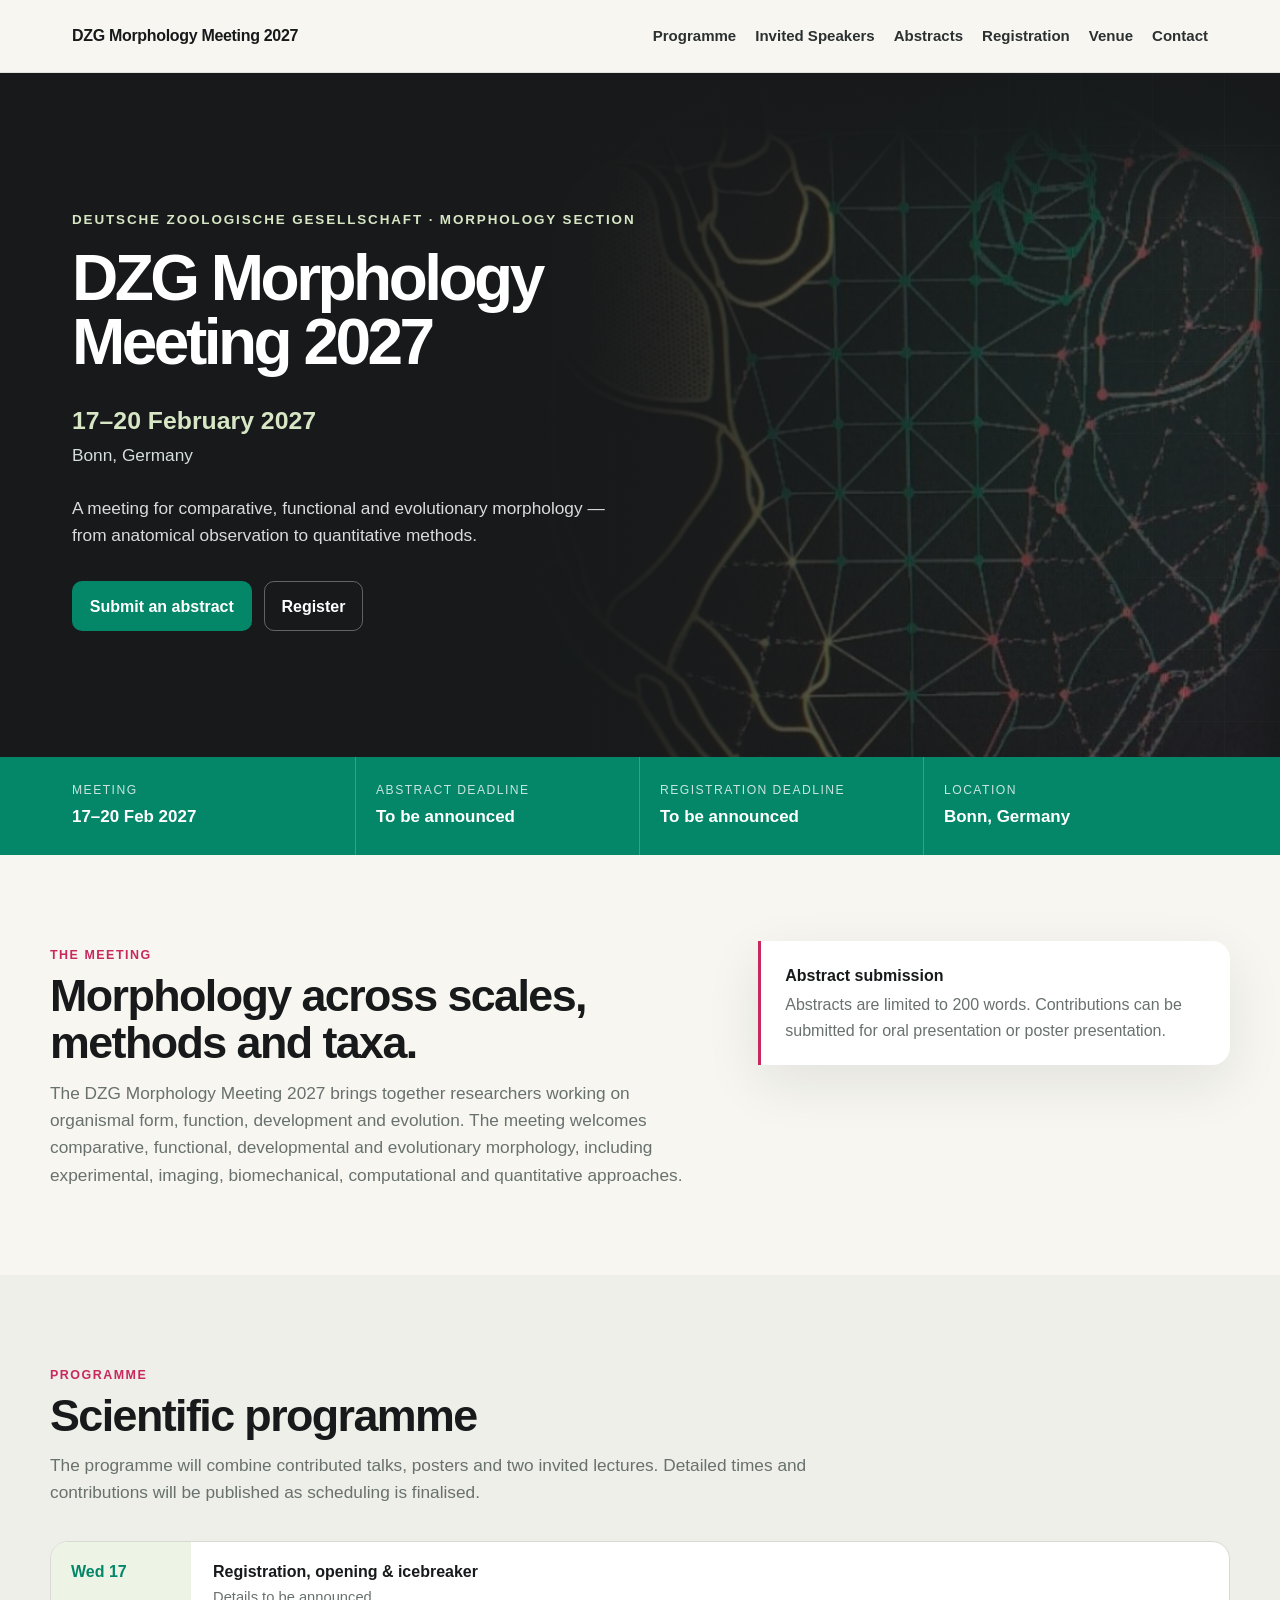
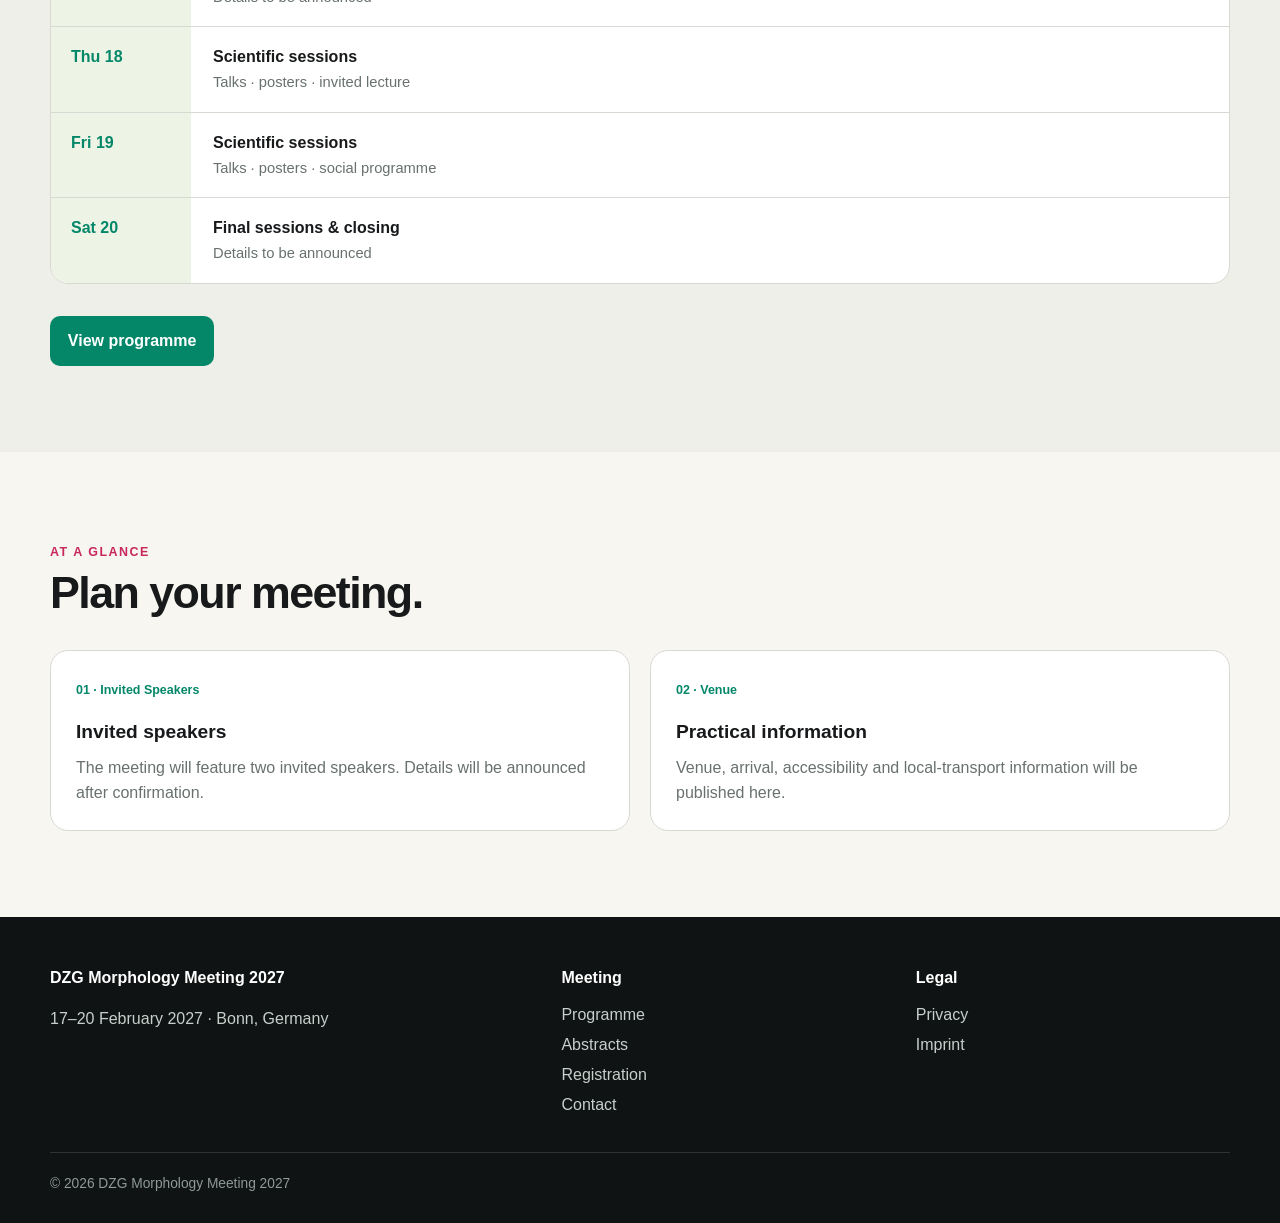
==== commit 9f7ef429: "programme update" ====
--- a/index.html
+++ b/index.html
@@ -45,7 +45,7 @@
   <section class="section section-alt"><div class="container">
     <span class="section-kicker">Programme</span><h2 class="section-title">Scientific programme</h2><p class="section-lead">The programme will combine contributed talks, posters and two invited lectures. Detailed times and contributions will be published as scheduling is finalised.</p>
     <div class="programme-preview" aria-label="Programme preview">
-      <div class="programme-row"><div class="programme-time">Wed 17</div><div class="programme-item"><strong>Arrival, registration & opening</strong><span>Details to be announced</span></div></div>
+      <div class="programme-row"><div class="programme-time">Wed 17</div><div class="programme-item"><strong>Registration, opening &amp; icebreaker</strong><span>Details to be announced</span></div></div>
       <div class="programme-row"><div class="programme-time">Thu 18</div><div class="programme-item"><strong>Scientific sessions</strong><span>Talks · posters · invited lecture</span></div></div>
       <div class="programme-row"><div class="programme-time">Fri 19</div><div class="programme-item"><strong>Scientific sessions</strong><span>Talks · posters · social programme</span></div></div>
       <div class="programme-row"><div class="programme-time">Sat 20</div><div class="programme-item"><strong>Final sessions & closing</strong><span>Details to be announced</span></div></div>
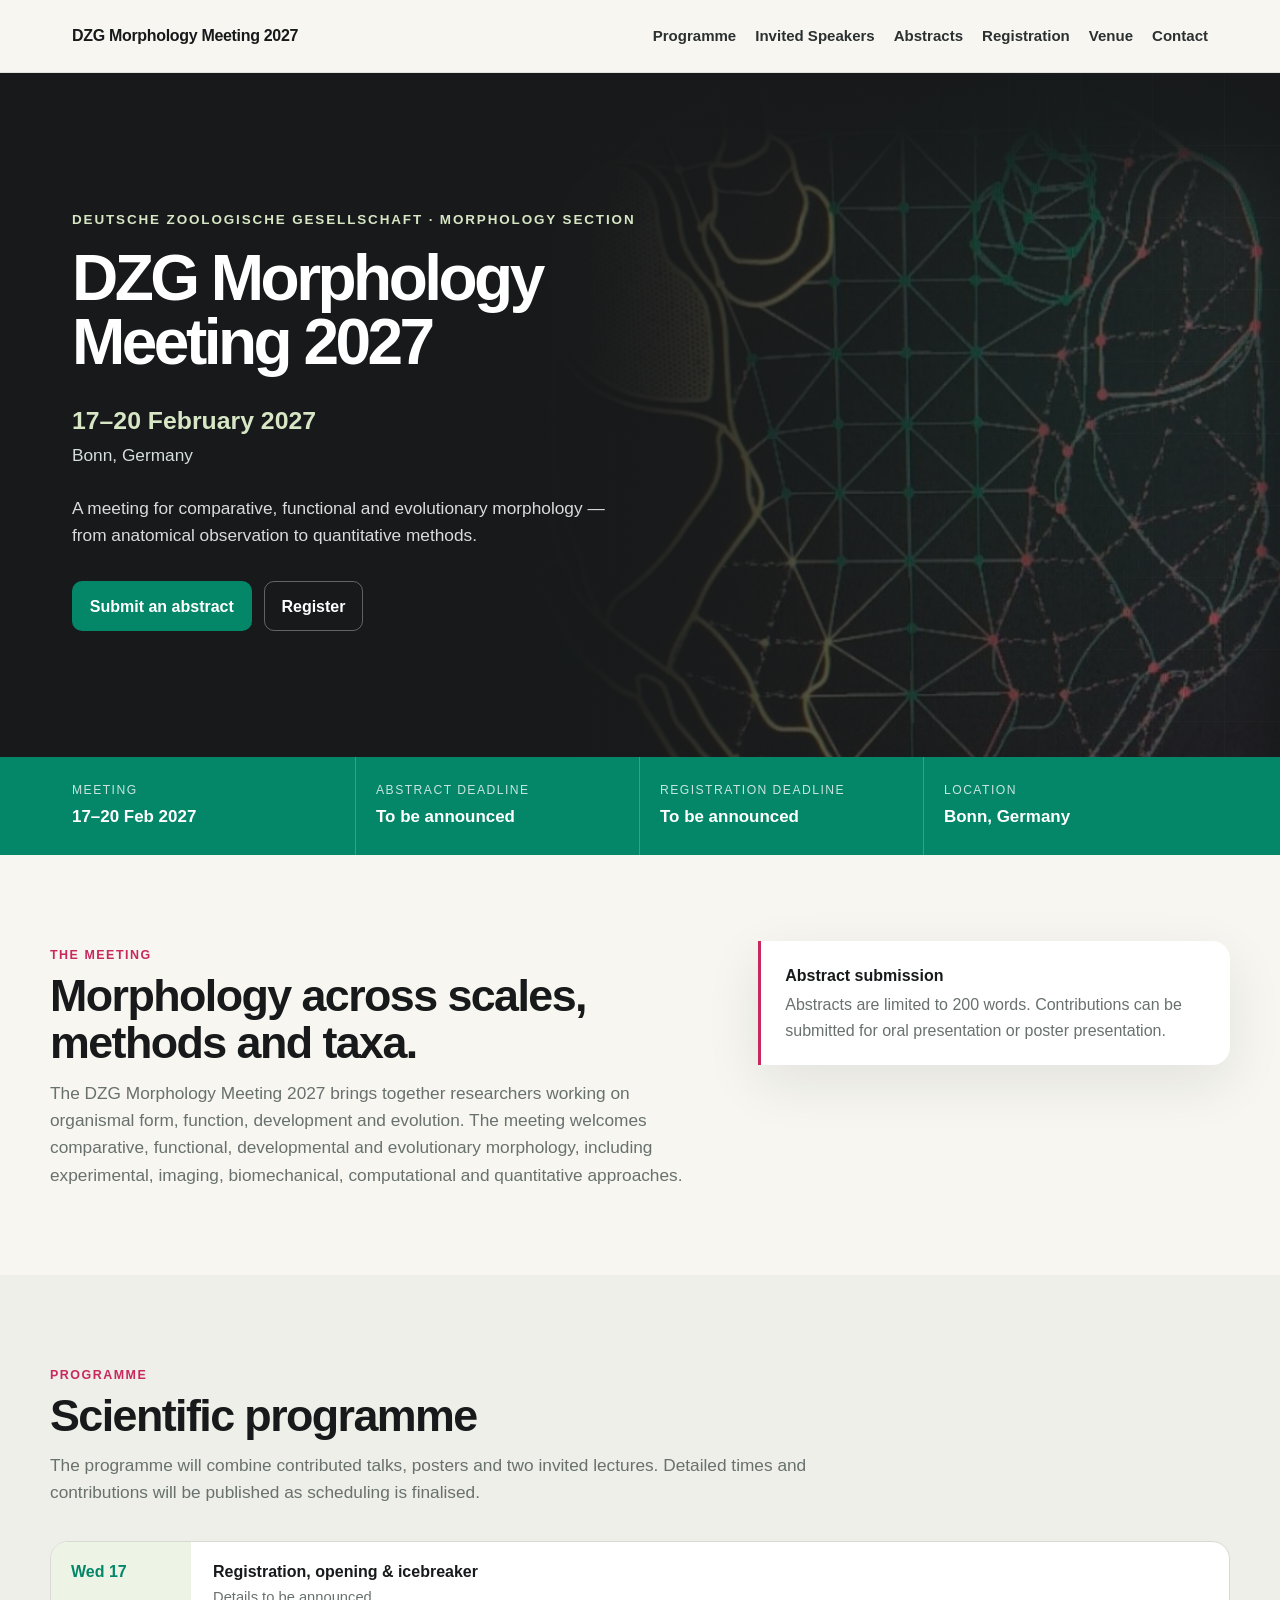
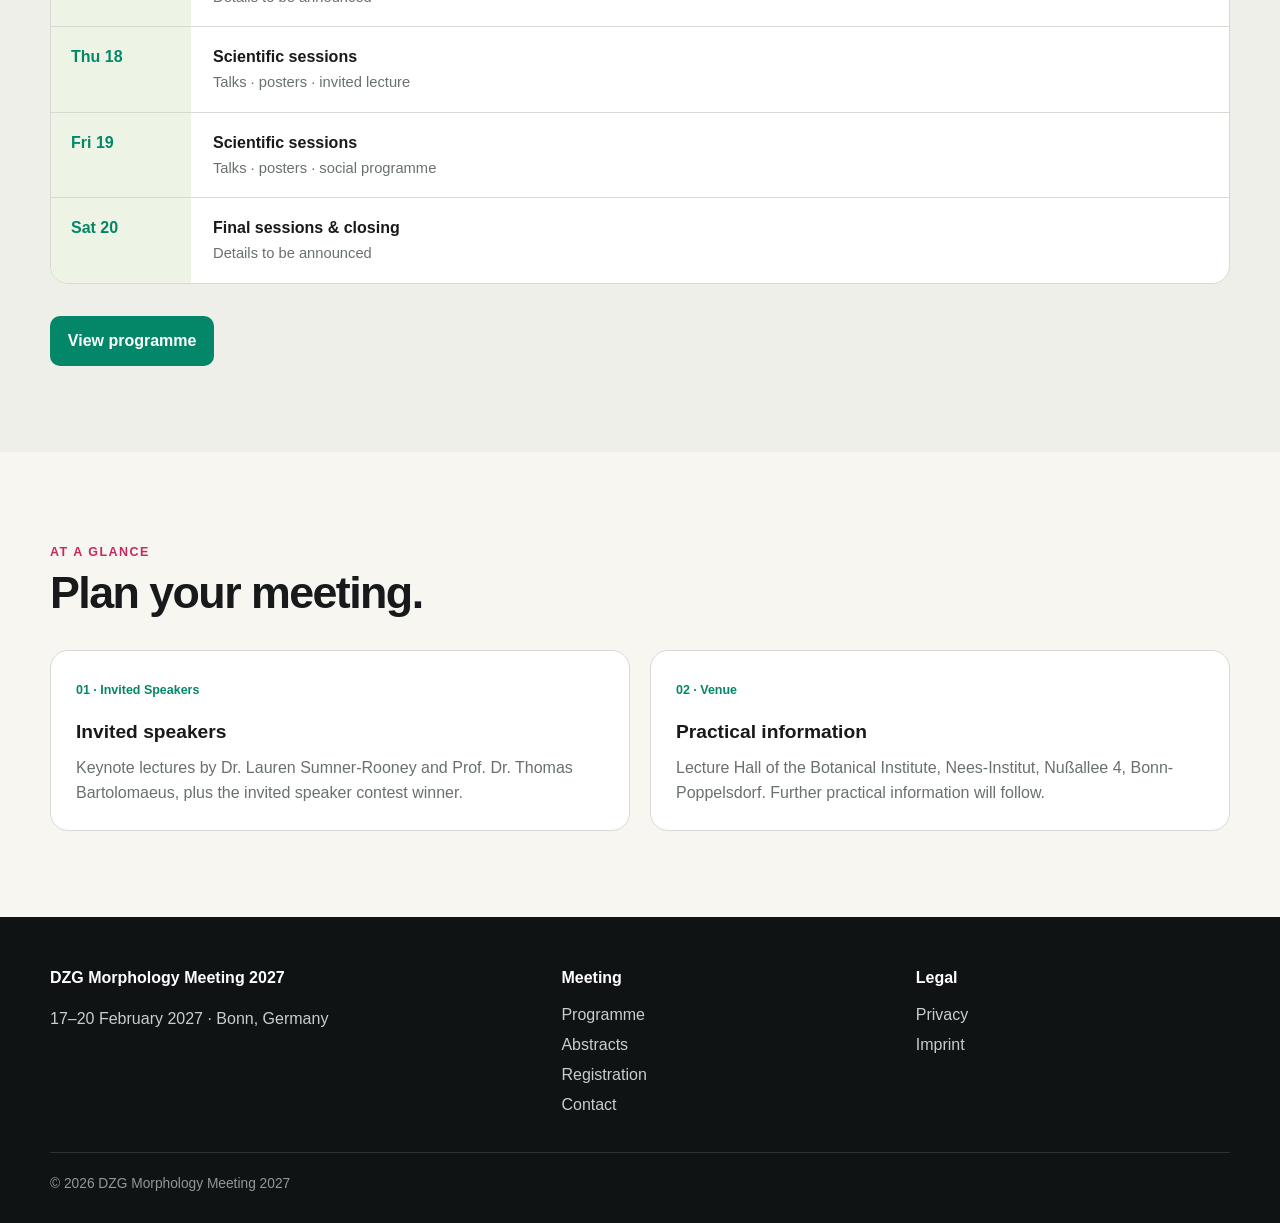
==== commit fa0b7f43: "keynote and venue updates" ====
--- a/index.html
+++ b/index.html
@@ -54,8 +54,8 @@
   <section class="section"><div class="container">
     <span class="section-kicker">At a glance</span><h2 class="section-title">Plan your meeting.</h2>
     <div class="cards cards-two">
-      <article class="card"><span class="tag">01 · Invited Speakers</span><h3>Invited speakers</h3><p>The meeting will feature two invited speakers. Details will be announced after confirmation.</p></article>
-      <article class="card"><span class="tag">02 · Venue</span><h3>Practical information</h3><p>Venue, arrival, accessibility and local-transport information will be published here.</p></article>
+      <article class="card"><span class="tag">01 · Invited Speakers</span><h3>Invited speakers</h3><p>Keynote lectures by Dr. Lauren Sumner-Rooney and Prof. Dr. Thomas Bartolomaeus, plus the invited speaker contest winner.</p></article>
+      <article class="card"><span class="tag">02 · Venue</span><h3>Practical information</h3><p>Lecture Hall of the Botanical Institute, Nees-Institut, Nußallee 4, Bonn-Poppelsdorf. Further practical information will follow.</p></article>
     </div>
   </div></section>
 </main>
--- a/assets/site.css
+++ b/assets/site.css
@@ -383,3 +383,25 @@
 }
 
 .status.status-warning { display:block; padding:12px 15px; margin-top:12px; border-left:4px solid #a76500; border-radius:6px; background:#fff5e7; color:#583700; }
+
+/* Meeting venue and forthcoming map */
+.venue-details { max-width: 900px; }
+.venue-details h2 { margin-top: 0; }
+.venue-details address { margin: 1.5rem 0 2rem; font-style: normal; line-height: 1.75; }
+.venue-map-placeholder {
+  min-height: 340px;
+  border: 2px dashed color-mix(in srgb, var(--green) 45%, var(--line));
+  border-radius: var(--radius);
+  background: linear-gradient(135deg, color-mix(in srgb, var(--pale-green) 55%, var(--white)), var(--paper-2));
+  color: var(--ink-soft);
+  display: flex;
+  flex-direction: column;
+  gap: .5rem;
+  align-items: center;
+  justify-content: center;
+  text-align: center;
+  padding: 30px;
+}
+.venue-map-placeholder .venue-map-icon { color: var(--green); font-size: 3.5rem; line-height: 1; }
+.venue-map-placeholder span:last-child { color: var(--muted); }
+.venue-map-link { margin-top: 1rem; }
